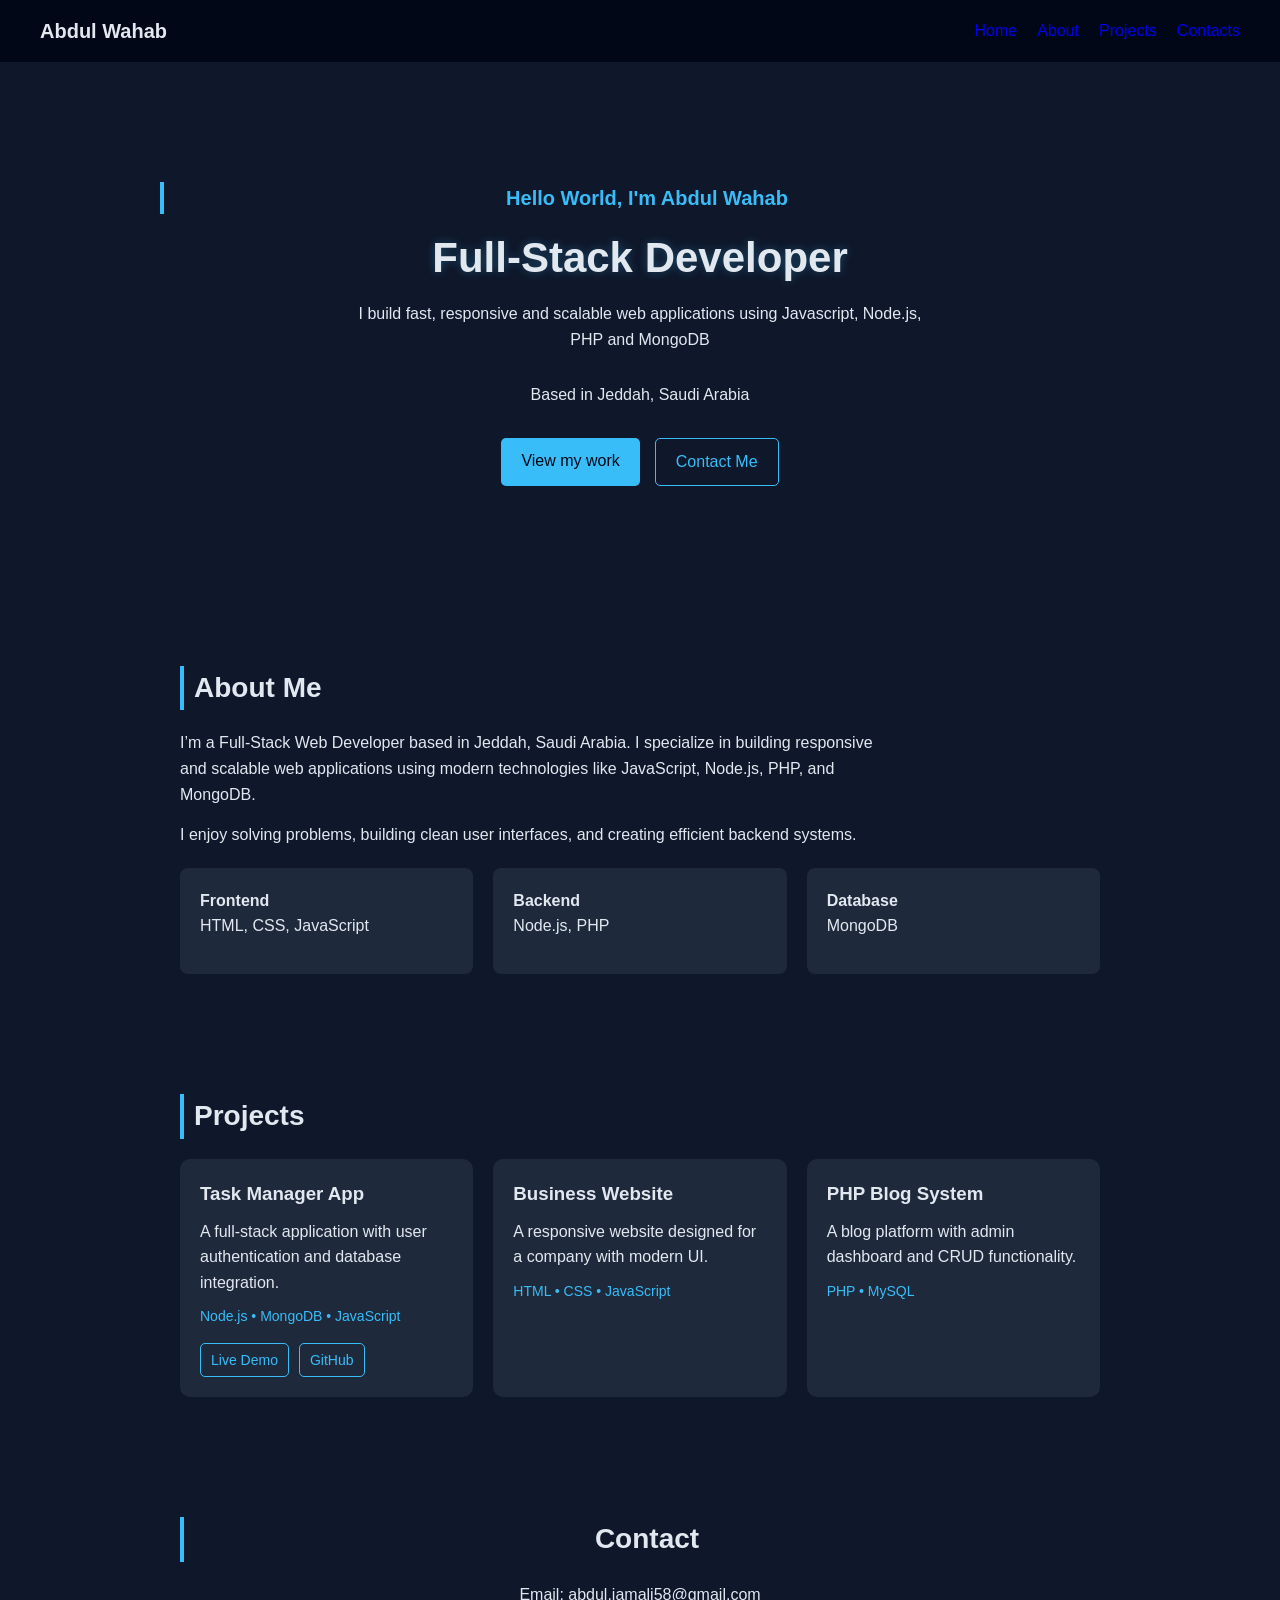
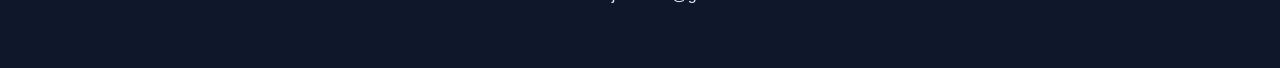
==== index.html @ 795e2a5a "Add files via upload" ====
<!DOCTYPE html>
<html lang="en">

<head>
    <meta charset="UTF-8">
    <meta name="viewport" content="width=device-width, initial-scale=1.0">
    <title>Abdul Wahab | Portfolio</title>
    <link rel="stylesheet" href="style.css">

</head>

<body>
    <nav>
        <h1>Abdul Wahab</h1>
        <ul>
            <li><a href="#hero">Home</a></li>
            <li><a href="#about">About</a></li>
            <li><a href="#projects">Projects</a></li>
            <li><a href="#contact">Contacts</a></li>
        </ul>
    </nav>

    <section id="hero">
        <h2>Hello World, I'm Abdul Wahab</h2>
        <h1>Full-Stack Developer</h1>
        <p> I build fast, responsive and scalable web applications using Javascript, Node.js, PHP and MongoDB
        </p>
        <p>Based in Jeddah, Saudi Arabia</p>

        <div class="hero-buttons">
        <a href="#projects">View my work</a>
        <a href="#contact" class="secondary">Contact Me</a>
        </div>
    </section>

    <section id="about">
  <h2>About Me</h2>
  <p>
    I’m a Full-Stack Web Developer based in Jeddah, Saudi Arabia.
    I specialize in building responsive and scalable web applications
    using modern technologies like JavaScript, Node.js, PHP, and MongoDB.
  </p>

  <p>
    I enjoy solving problems, building clean user interfaces, and
    creating efficient backend systems.
  </p>

  <div class="skills">

  <div class="skill-box">
    <h4>Frontend</h4>
    <p>HTML, CSS, JavaScript</p>
  </div>

  <div class="skill-box">
    <h4>Backend</h4>
    <p>Node.js, PHP</p>
  </div>

  <div class="skill-box">
    <h4>Database</h4>
    <p>MongoDB</p>
  </div>

</div>
</section>

<section id="projects">
  <h2>Projects</h2>

  <div class="projects-container">

  <div class="project-card">
  <h3>Task Manager App</h3>
  <p>A full-stack application with user authentication and database integration.</p>
  <span>Node.js • MongoDB • JavaScript</span>

  <div class="project-links">
    <a href="#">Live Demo</a>
    <a href="#">GitHub</a>
  </div>
</div>

    <div class="project-card">
      <h3>Business Website</h3>
      <p>A responsive website designed for a company with modern UI.</p>
      <span>HTML • CSS • JavaScript</span>
    </div>

    <div class="project-card">
      <h3>PHP Blog System</h3>
      <p>A blog platform with admin dashboard and CRUD functionality.</p>
      <span>PHP • MySQL</span>
    </div>

  </div>
</section>

    <section id="contact">
        <h2>Contact</h2>
        <p>Email: abdul.jamali58@gmail.com</p>
    </section>

    <script src="script.js"></script>

</body>
---- style.css ----
html {
  scroll-behavior: smooth;
}

* {
  margin: 0;
  padding: 0;
  box-sizing: border-box;
}

body {
  font-family: Arial, sans-serif;
  background-color: #0f172a;
  color: #e2e8f0;
  line-height: 1.6;
}

nav {
  position: sticky;
  top: 0;
  z-index: 1000;

  display: flex;
  justify-content: space-between;
  align-items: center;

  padding: 15px 40px;
  background-color: rgba(2, 6, 23, 0.9);
  backdrop-filter: blur(8px);
}

nav h1 {
  font-size: 20px;
}

nav ul {
  list-style: none;
  display: flex;
  gap: 20px;
}

nav a {
  position: relative;
  text-decoration: none;
}

nav a:visited {
  color: #e2e8f0;
}

nav a::after {
  content: "";
  position: absolute;
  width: 0%;
  height: 2px;
  bottom: -3px;
  left: 0;
  background-color: #38bdf8;
  transition: 0.3s;
}

nav a:hover::after {
  width: 100%;
}

#hero {
  text-align: center;
  padding: 120px 20px;
}

#hero h1 {
  font-size: 42px;
  margin-bottom: 10px;
  text-shadow: 0 0 10px rgba(56, 189, 248, 0.3);
}


#hero h2 {
  font-size: 20px;
  color: #38bdf8;
  margin-bottom: 10px;
}

#hero p {
  max-width: 600px;
  margin: 0 auto 30px;
  font-size: 16px;
}

.hero-buttons {
  display: flex;
  justify-content: center;
  gap: 15px;
}

.hero-buttons a {
  padding: 10px 20px;
  border-radius: 5px;
  text-decoration: none;
  transition: 0.3s;
}

/* Primary button */
.hero-buttons a:first-child {
  background-color: #38bdf8;
  color: #020617;
}

/* Secondary button */
.hero-buttons .secondary {
  border: 1px solid #38bdf8;
  color: #38bdf8;
}

.hero-buttons a:hover {
  transform: translateY(-2px);
}
section {
  max-width: 1000px;
  margin: auto;
  padding: 60px 40px;
}

h2 {
  margin-bottom: 20px;
  font-size: 28px;
  border-left: 4px solid #38bdf8;
  padding-left: 10px;
}

#about ul {
  margin-top: 10px;
  list-style: square;
  padding-left: 20px;
}

.project {
  background-color: #1e293b;
  padding: 20px;
  margin-top: 15px;
  border-radius: 8px;
  transition: 0.3s;
}

.project:hover {
  transform: translateY(-5px);
}

.projects-container {
  display: grid;
  grid-template-columns: repeat(auto-fit, minmax(250px, 1fr));
  gap: 20px;
}

.project-card {
  background-color: #1e293b;
  padding: 20px;
  border-radius: 10px;
  transition: 0.3s;
}

.project-card:hover {
  transform: translateY(-8px);
}

.project-card h3 {
  margin-bottom: 10px;
}

.project-card span {
  display: block;
  margin-top: 10px;
  color: #38bdf8;
  font-size: 14px;
}

#contact {
  text-align: center;
}

.skills {
  display: grid;
  grid-template-columns: repeat(auto-fit, minmax(200px, 1fr));
  gap: 20px;
  margin-top: 20px;
}

.skill-box {
  background-color: #1e293b;
  padding: 20px;
  border-radius: 8px;
  transition: 0.3s;
}

.skill-box:hover {
  transform: translateY(-5px);
}

#about p {
  margin-bottom: 15px;
  max-width: 700px;
}

.project-links {
  margin-top: 15px;
  display: flex;
  gap: 10px;
}

.project-links a {
  text-decoration: none;
  font-size: 14px;
  color: #38bdf8;
  border: 1px solid #38bdf8;
  padding: 5px 10px;
  border-radius: 5px;
  transition: 0.3s;
}

.project-links a:hover {
  background-color: #38bdf8;
  color: #020617;
}

@media (max-width: 768px) {
  nav {
    flex-direction: column;
    gap: 10px;
  }

  nav ul {
    flex-direction: column;
    align-items: center;
  }
}

@media (max-width: 768px) {
  #hero h1 {
    font-size: 28px;
  }

  #hero h2 {
    font-size: 18px;
  }
}

@media (max-width: 768px) {
  .hero-buttons {
    flex-direction: column;
  }
}

@media (max-width: 768px) {
  section {
    padding: 40px 20px;
  }
}
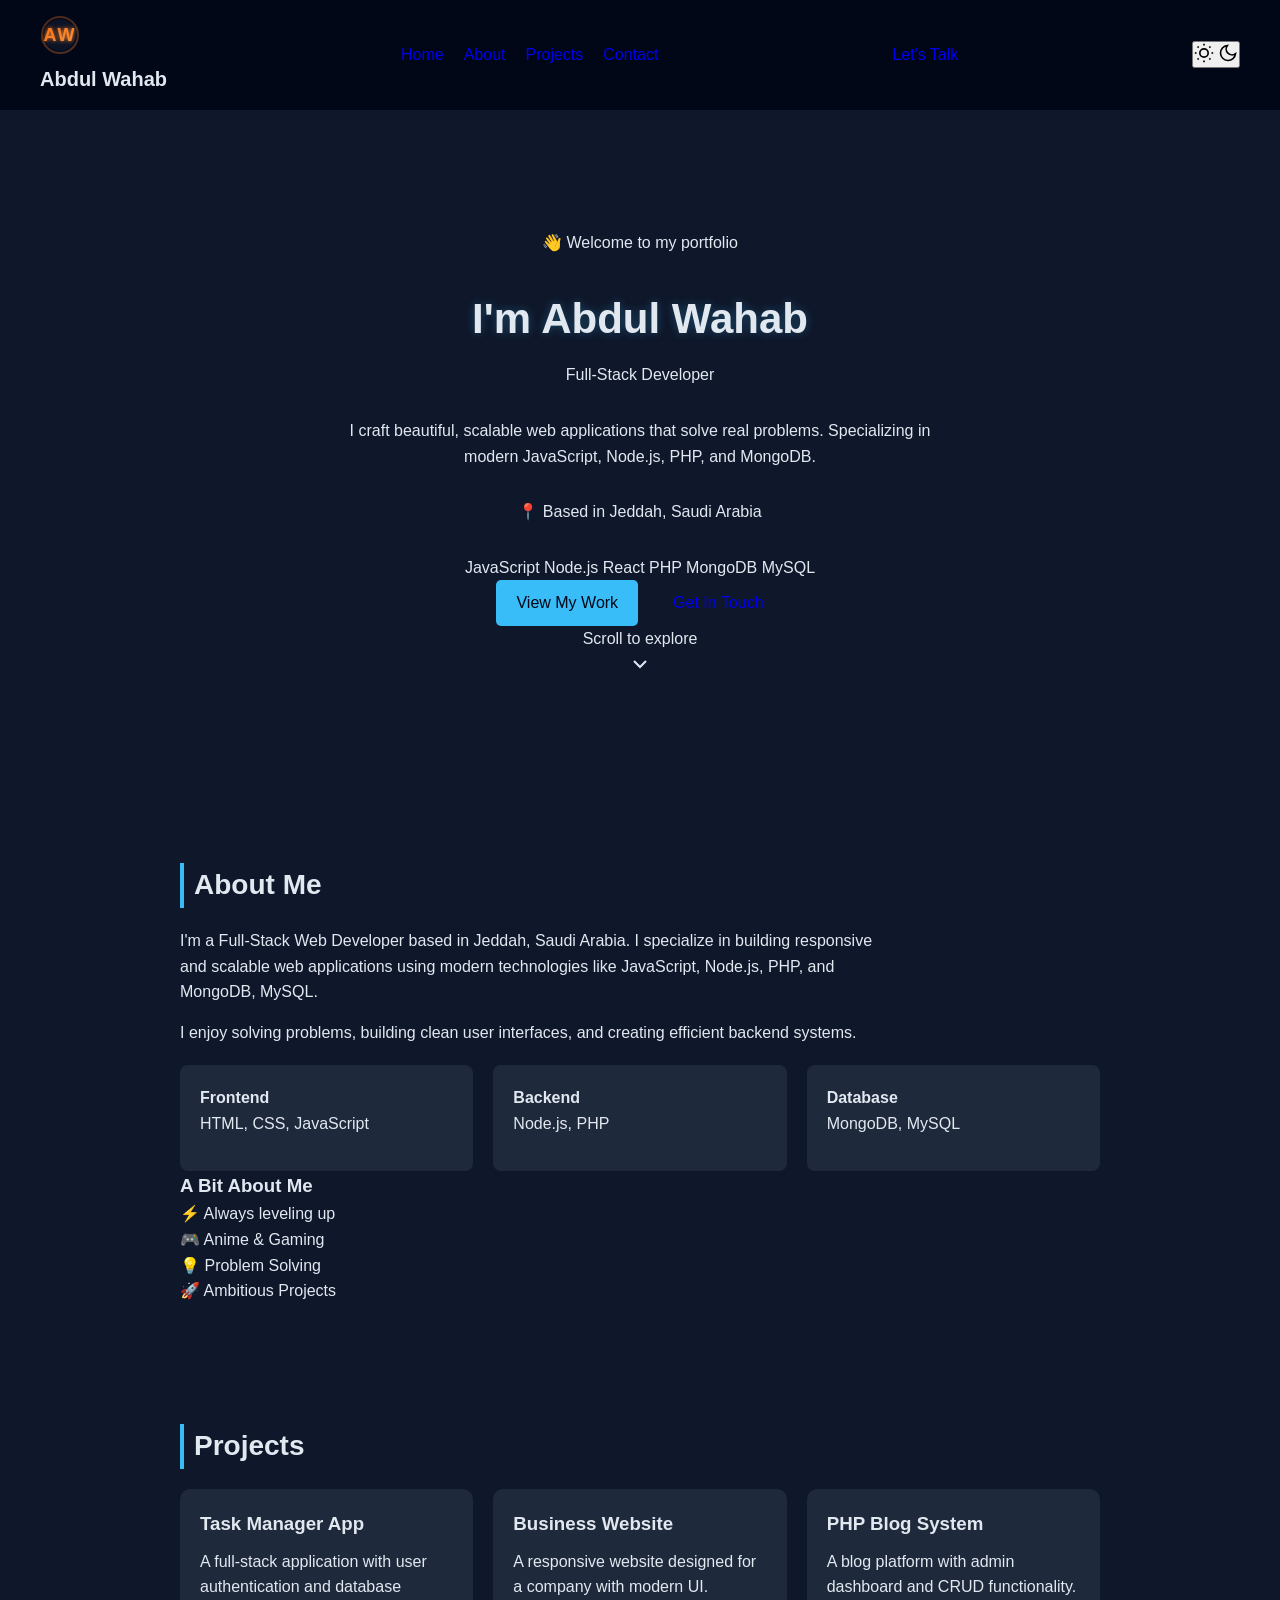
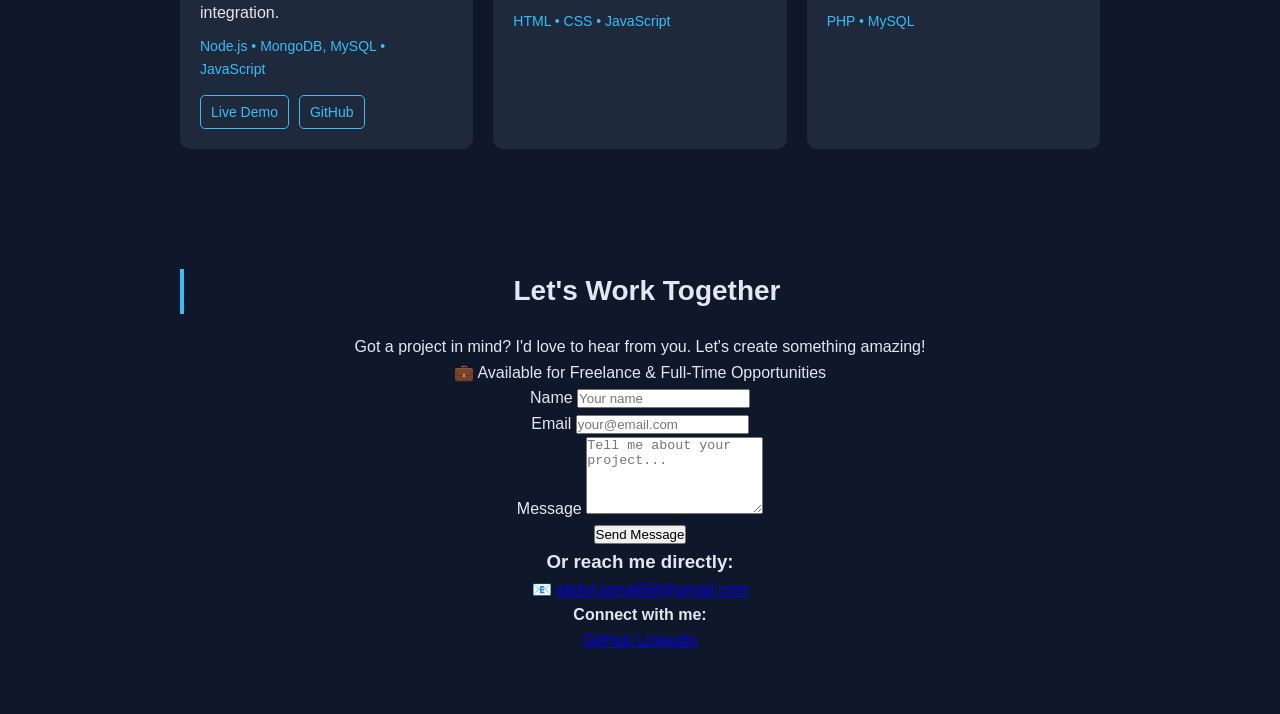
==== commit 70ddff95: "Update index.html" ====
--- a/index.html
+++ b/index.html
@@ -11,34 +11,104 @@
 
 <body>
     <nav>
-        <h1>Abdul Wahab</h1>
-        <ul>
-            <li><a href="#hero">Home</a></li>
-            <li><a href="#about">About</a></li>
-            <li><a href="#projects">Projects</a></li>
-            <li><a href="#contact">Contacts</a></li>
+        <div class="nav-brand">
+            <div class="logo">
+                <svg width="40" height="40" viewBox="0 0 40 40" fill="none" xmlns="http://www.w3.org/2000/svg">
+                    <defs>
+                        <linearGradient id="logoGradient" x1="0%" y1="0%" x2="100%" y2="100%">
+                            <stop offset="0%" style="stop-color:#f97316;stop-opacity:1" />
+                            <stop offset="100%" style="stop-color:#fb923c;stop-opacity:1" />
+                        </linearGradient>
+                        <filter id="glow">
+                            <feGaussianBlur stdDeviation="2" result="coloredBlur"/>
+                            <feMerge>
+                                <feMergeNode in="coloredBlur"/>
+                                <feMergeNode in="SourceGraphic"/>
+                            </feMerge>
+                        </filter>
+                    </defs>
+                    
+                    <!-- Outer ring -->
+                    <circle cx="20" cy="20" r="18" stroke="url(#logoGradient)" stroke-width="2" fill="none" opacity="0.3"/>
+                    
+                    <!-- Inner circle background -->
+                    <circle cx="20" cy="20" r="16" fill="#0f172a" opacity="0.8"/>
+                    
+                    <!-- AW Text -->
+                    <text x="20" y="26" font-family="Arial, sans-serif" font-size="18" font-weight="bold" text-anchor="middle" fill="url(#logoGradient)" filter="url(#glow)" letter-spacing="2">AW</text>
+                </svg>
+            </div>
+            <div>
+                <h1>Abdul Wahab</h1>
+            </div>
+        </div>
+        <ul class="nav-menu">
+            <li><a href="#hero" class="nav-link">Home</a></li>
+            <li><a href="#about" class="nav-link">About</a></li>
+            <li><a href="#projects" class="nav-link">Projects</a></li>
+            <li><a href="#contact" class="nav-link">Contact</a></li>
         </ul>
+        <a href="#contact" class="nav-cta">Let's Talk</a>
+        <button class="theme-toggle" id="themeToggle" title="Toggle dark/light mode">
+            <svg class="sun-icon" width="20" height="20" viewBox="0 0 24 24" fill="none" stroke="currentColor" stroke-width="2">
+                <circle cx="12" cy="12" r="5"></circle>
+                <line x1="12" y1="1" x2="12" y2="3"></line>
+                <line x1="12" y1="21" x2="12" y2="23"></line>
+                <line x1="4.22" y1="4.22" x2="5.64" y2="5.64"></line>
+                <line x1="18.36" y1="18.36" x2="19.78" y2="19.78"></line>
+                <line x1="1" y1="12" x2="3" y2="12"></line>
+                <line x1="21" y1="12" x2="23" y2="12"></line>
+                <line x1="4.22" y1="19.78" x2="5.64" y2="18.36"></line>
+                <line x1="18.36" y1="5.64" x2="19.78" y2="4.22"></line>
+            </svg>
+            <svg class="moon-icon" width="20" height="20" viewBox="0 0 24 24" fill="none" stroke="currentColor" stroke-width="2">
+                <path d="M21 12.79A9 9 0 1 1 11.21 3 7 7 0 0 0 21 12.79z"></path>
+            </svg>
+        </button>
     </nav>
 
     <section id="hero">
-        <h2>Hello World, I'm Abdul Wahab</h2>
-        <h1>Full-Stack Developer</h1>
-        <p> I build fast, responsive and scalable web applications using Javascript, Node.js, PHP and MongoDB
-        </p>
-        <p>Based in Jeddah, Saudi Arabia</p>
-
-        <div class="hero-buttons">
-        <a href="#projects">View my work</a>
-        <a href="#contact" class="secondary">Contact Me</a>
+        <div class="hero-content">
+            <p class="hero-greeting">👋 Welcome to my portfolio</p>
+            <h1 class="hero-title">I'm Abdul Wahab</h1>
+            <p class="hero-designation">Full-Stack Developer</p>
+            <p class="hero-description">
+                I craft beautiful, scalable web applications that solve real problems. 
+                Specializing in modern JavaScript, Node.js, PHP, and MongoDB.
+            </p>
+            <p class="hero-location">📍 Based in Jeddah, Saudi Arabia</p>
+
+            <div class="hero-tech-stack">
+                <span class="tech-badge">JavaScript</span>
+                <span class="tech-badge">Node.js</span>
+                <span class="tech-badge">React</span>
+                <span class="tech-badge">PHP</span>
+                <span class="tech-badge">MongoDB</span>
+                <span class="tech-badge">MySQL</span>
+            </div>
+
+            <div class="hero-buttons">
+                <a href="#projects" class="btn btn-primary">View My Work</a>
+                <a href="#contact" class="btn btn-secondary">Get In Touch</a>
+            </div>
+        </div>
+
+        <div class="scroll-indicator">
+            <span>Scroll to explore</span>
+            <div class="scroll-arrow">
+                <svg width="24" height="24" viewBox="0 0 24 24" fill="none" stroke="currentColor" stroke-width="2">
+                    <polyline points="6 9 12 15 18 9"></polyline>
+                </svg>
+            </div>
         </div>
     </section>
 
     <section id="about">
   <h2>About Me</h2>
   <p>
-    I’m a Full-Stack Web Developer based in Jeddah, Saudi Arabia.
+    I'm a Full-Stack Web Developer based in Jeddah, Saudi Arabia.
     I specialize in building responsive and scalable web applications
-    using modern technologies like JavaScript, Node.js, PHP, and MongoDB.
+    using modern technologies like JavaScript, Node.js, PHP, and MongoDB, MySQL.
   </p>
 
   <p>
@@ -60,10 +130,32 @@
 
   <div class="skill-box">
     <h4>Database</h4>
-    <p>MongoDB</p>
+    <p>MongoDB, MySQL</p>
   </div>
 
 </div>
+
+  <div class="personality-section">
+    <h3 class="personality-title">A Bit About Me</h3>
+    <div class="interests-container">
+      <div class="interest-badge">
+        <span class="interest-emoji">⚡</span>
+        <span>Always leveling up</span>
+      </div>
+      <div class="interest-badge">
+        <span class="interest-emoji">🎮</span>
+        <span>Anime & Gaming</span>
+      </div>
+      <div class="interest-badge">
+        <span class="interest-emoji">💡</span>
+        <span>Problem Solving</span>
+      </div>
+      <div class="interest-badge">
+        <span class="interest-emoji">🚀</span>
+        <span>Ambitious Projects</span>
+      </div>
+    </div>
+  </div>
 </section>
 
 <section id="projects">
@@ -74,7 +166,7 @@
   <div class="project-card">
   <h3>Task Manager App</h3>
   <p>A full-stack application with user authentication and database integration.</p>
-  <span>Node.js • MongoDB • JavaScript</span>
+  <span>Node.js • MongoDB, MySQL • JavaScript</span>
 
   <div class="project-links">
     <a href="#">Live Demo</a>
@@ -98,10 +190,58 @@
 </section>
 
     <section id="contact">
-        <h2>Contact</h2>
-        <p>Email: abdul.jamali58@gmail.com</p>
+        <h2>Let's Work Together</h2>
+        <p class="contact-intro">Got a project in mind? I'd love to hear from you. Let's create something amazing!</p>
+        
+        <div class="contact-badge">
+            💼 Available for Freelance & Full-Time Opportunities
+        </div>
+
+        <div class="contact-container">
+            <form class="contact-form" id="contactForm">
+                <div class="form-group">
+                    <label for="name">Name</label>
+                    <input type="text" id="name" name="name" required placeholder="Your name">
+                </div>
+
+                <div class="form-group">
+                    <label for="email">Email</label>
+                    <input type="email" id="email" name="email" required placeholder="your@email.com">
+                </div>
+
+                <div class="form-group">
+                    <label for="message">Message</label>
+                    <textarea id="message" name="message" rows="5" required placeholder="Tell me about your project..."></textarea>
+                </div>
+
+                <button type="submit" class="submit-btn">Send Message</button>
+            </form>
+
+            <div class="contact-info">
+                <h3>Or reach me directly:</h3>
+                
+                <div class="contact-details">
+                    <p>
+                        <span class="contact-icon">📧</span>
+                        <a href="mailto:abdul.jamali58@gmail.com">abdul.jamali58@gmail.com</a>
+                    </p>
+                </div>
+
+                <div class="social-links">
+                    <h4>Connect with me:</h4>
+                    <div class="social-buttons">
+                        <a href="https://github.com/abduljamali58-lang" target="_blank" class="social-btn github" title="GitHub">
+                            <span>GitHub</span>
+                        </a>
+                        <a href="#" class="social-btn linkedin" title="LinkedIn - Coming Soon">
+                            <span>LinkedIn</span>
+                        </a>
+                    </div>
+                </div>
+            </div>
+        </div>
     </section>
 
     <script src="script.js"></script>
 
-</body>+</body>
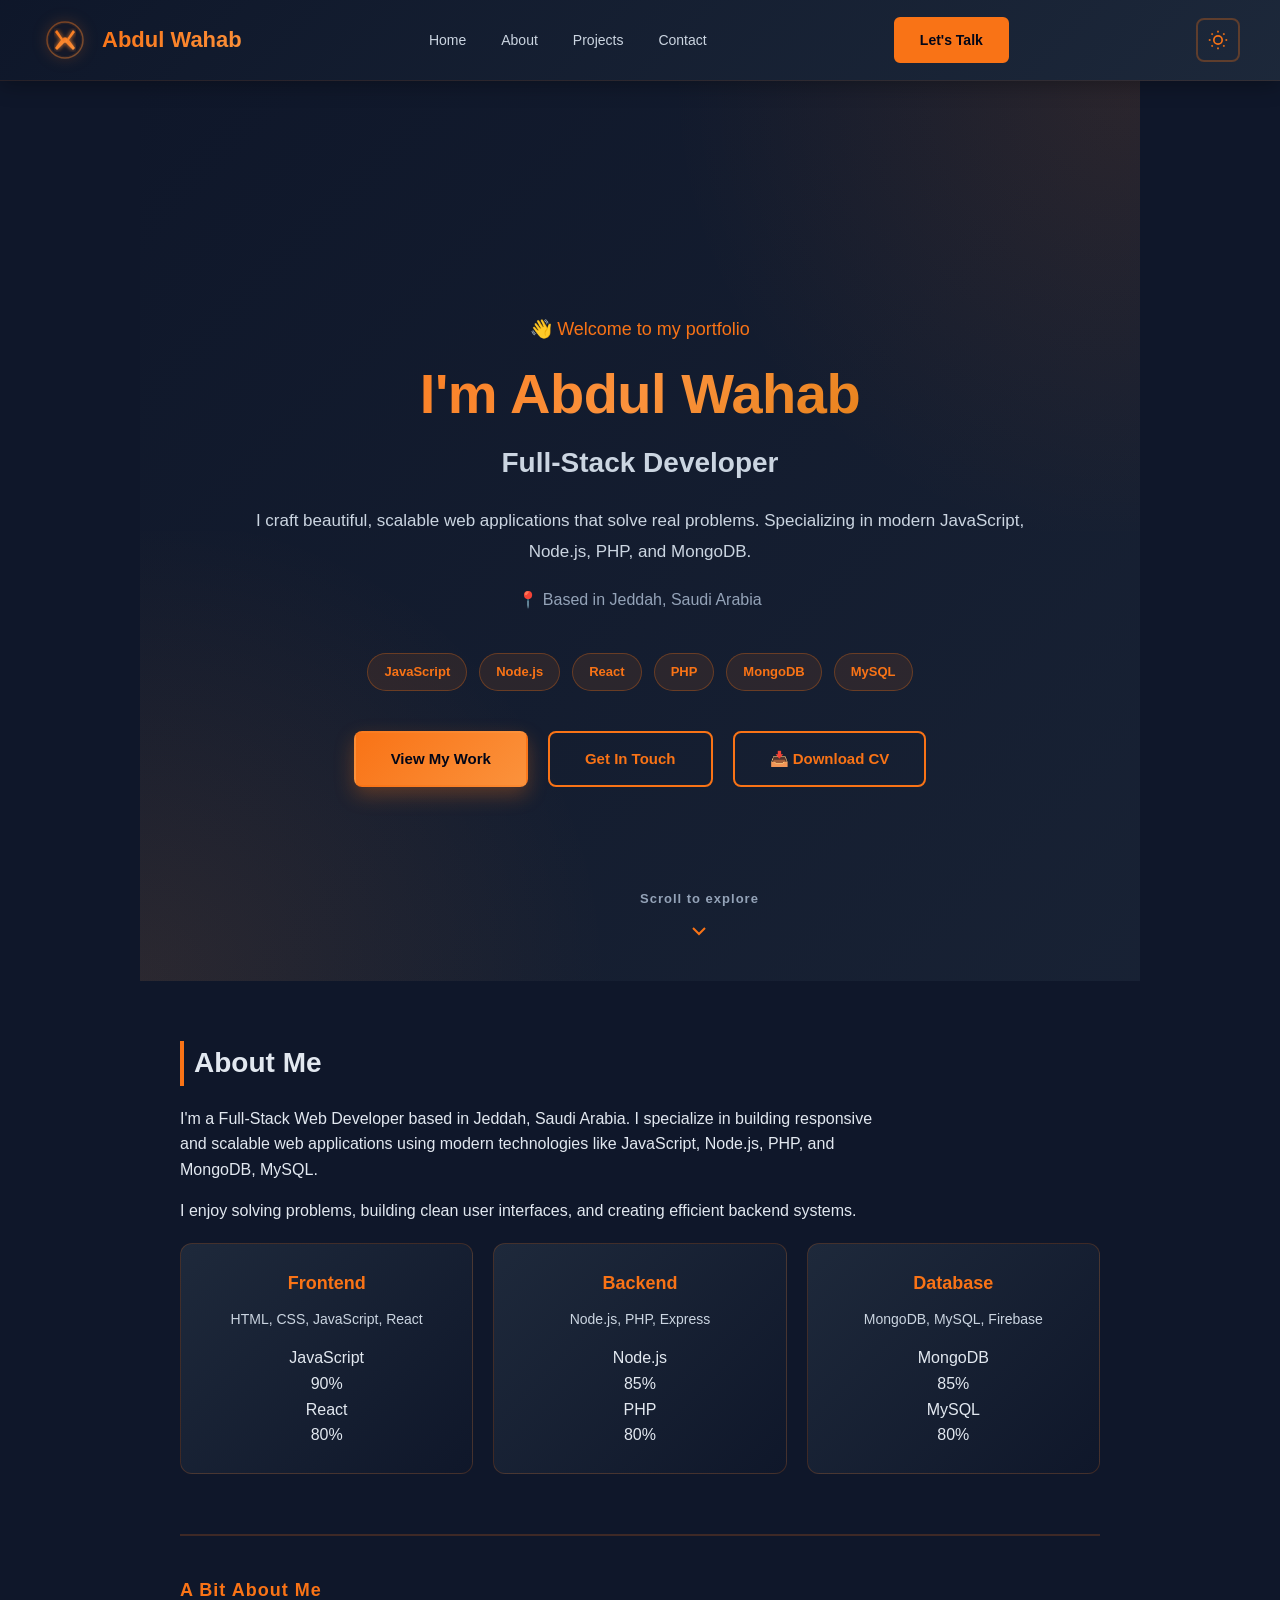
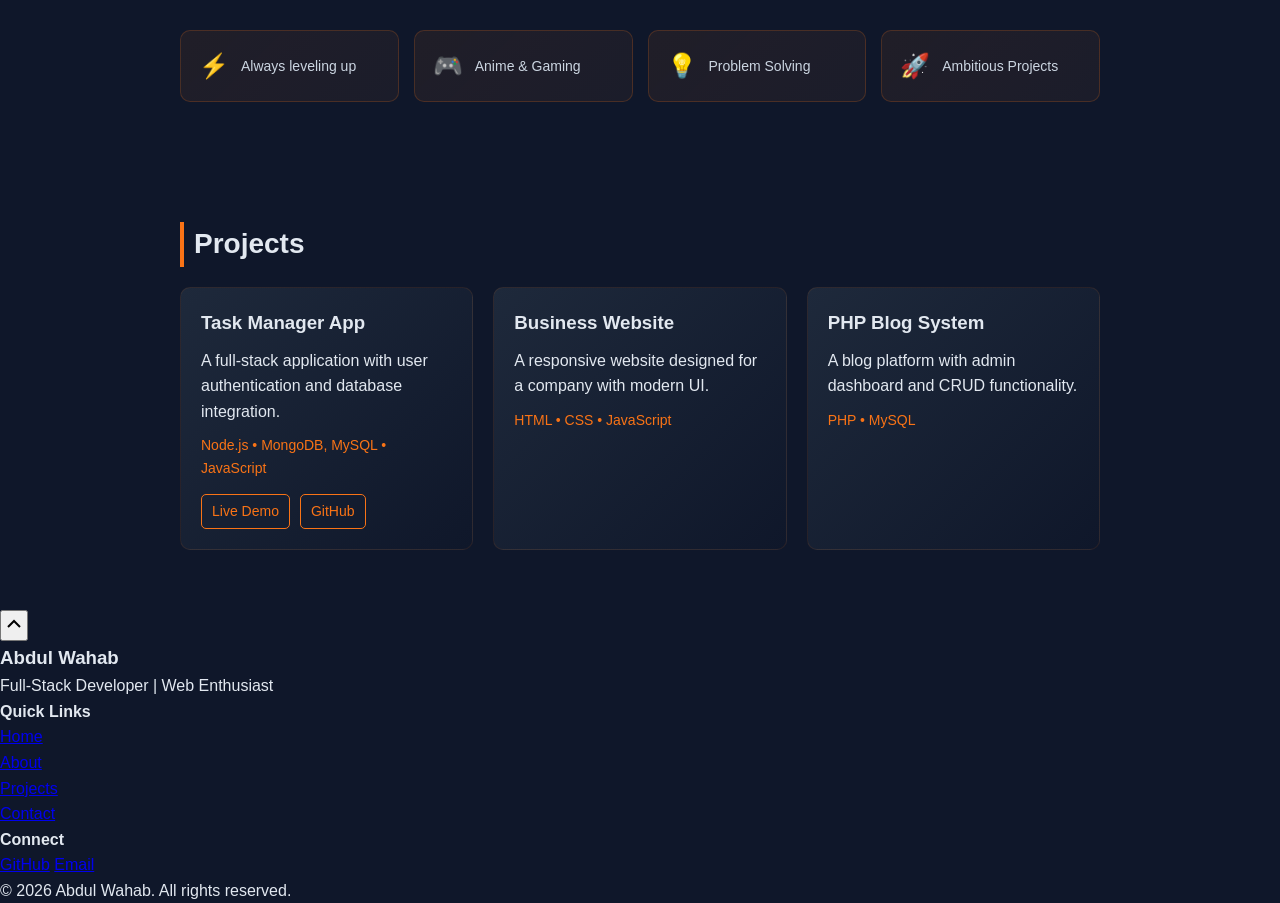
==== commit 0e957a8a: "Update index.html" ====
--- a/index.html
+++ b/index.html
@@ -29,13 +29,17 @@
                     </defs>
                     
                     <!-- Outer ring -->
-                    <circle cx="20" cy="20" r="18" stroke="url(#logoGradient)" stroke-width="2" fill="none" opacity="0.3"/>
+                    <circle cx="20" cy="20" r="18" stroke="url(#logoGradient)" stroke-width="1.5" fill="none" opacity="0.4"/>
                     
                     <!-- Inner circle background -->
                     <circle cx="20" cy="20" r="16" fill="#0f172a" opacity="0.8"/>
                     
-                    <!-- AW Text -->
-                    <text x="20" y="26" font-family="Arial, sans-serif" font-size="18" font-weight="bold" text-anchor="middle" fill="url(#logoGradient)" filter="url(#glow)" letter-spacing="2">AW</text>
+                    <!-- Code bracket design -->
+                    <path d="M 12 10 L 10 12 L 16 20 L 10 28 L 12 30 L 20 22 Z" fill="url(#logoGradient)" filter="url(#glow)"/>
+                    <path d="M 28 10 L 30 12 L 24 20 L 30 28 L 28 30 L 20 22 Z" fill="url(#logoGradient)" filter="url(#glow)"/>
+                    
+                    <!-- Center dot -->
+                    <circle cx="20" cy="20" r="2.5" fill="url(#logoGradient)" filter="url(#glow)"/>
                 </svg>
             </div>
             <div>
@@ -46,9 +50,9 @@
             <li><a href="#hero" class="nav-link">Home</a></li>
             <li><a href="#about" class="nav-link">About</a></li>
             <li><a href="#projects" class="nav-link">Projects</a></li>
-            <li><a href="#contact" class="nav-link">Contact</a></li>
+            <li><a href="contact.html" class="nav-link">Contact</a></li>
         </ul>
-        <a href="#contact" class="nav-cta">Let's Talk</a>
+        <a href="contact.html" class="nav-cta">Let's Talk</a>
         <button class="theme-toggle" id="themeToggle" title="Toggle dark/light mode">
             <svg class="sun-icon" width="20" height="20" viewBox="0 0 24 24" fill="none" stroke="currentColor" stroke-width="2">
                 <circle cx="12" cy="12" r="5"></circle>
@@ -89,7 +93,8 @@
 
             <div class="hero-buttons">
                 <a href="#projects" class="btn btn-primary">View My Work</a>
-                <a href="#contact" class="btn btn-secondary">Get In Touch</a>
+                <a href="contact.html" class="btn btn-secondary">Get In Touch</a>
+                <a href="resume.pdf" download class="btn btn-secondary">📥 Download CV</a>
             </div>
         </div>
 
@@ -120,17 +125,59 @@
 
   <div class="skill-box">
     <h4>Frontend</h4>
-    <p>HTML, CSS, JavaScript</p>
+    <p>HTML, CSS, JavaScript, React</p>
+    <div class="skill-item">
+      <div class="skill-name">JavaScript</div>
+      <div class="skill-bar">
+        <div class="skill-progress" style="width: 90%;"></div>
+      </div>
+      <span class="skill-percentage">90%</span>
+    </div>
+    <div class="skill-item">
+      <div class="skill-name">React</div>
+      <div class="skill-bar">
+        <div class="skill-progress" style="width: 80%;"></div>
+      </div>
+      <span class="skill-percentage">80%</span>
+    </div>
   </div>
 
   <div class="skill-box">
     <h4>Backend</h4>
-    <p>Node.js, PHP</p>
+    <p>Node.js, PHP, Express</p>
+    <div class="skill-item">
+      <div class="skill-name">Node.js</div>
+      <div class="skill-bar">
+        <div class="skill-progress" style="width: 85%;"></div>
+      </div>
+      <span class="skill-percentage">85%</span>
+    </div>
+    <div class="skill-item">
+      <div class="skill-name">PHP</div>
+      <div class="skill-bar">
+        <div class="skill-progress" style="width: 80%;"></div>
+      </div>
+      <span class="skill-percentage">80%</span>
+    </div>
   </div>
 
   <div class="skill-box">
     <h4>Database</h4>
-    <p>MongoDB, MySQL</p>
+    <p>MongoDB, MySQL, Firebase</p>
+    <div class="skill-item">
+      <div class="skill-name">MongoDB</div>
+      <div class="skill-bar">
+        <div class="skill-progress" style="width: 85%;"></div>
+      </div>
+      <span class="skill-percentage">85%</span>
+    </div>
+    <div class="skill-item">
+      <div class="skill-name">MySQL</div>
+      <div class="skill-bar">
+        <div class="skill-progress" style="width: 80%;"></div>
+      </div>
+      <span class="skill-percentage">80%</span>
+    </div>
   </div>
 
 </div>
@@ -189,58 +236,41 @@
   </div>
 </section>
 
-    <section id="contact">
-        <h2>Let's Work Together</h2>
-        <p class="contact-intro">Got a project in mind? I'd love to hear from you. Let's create something amazing!</p>
-        
-        <div class="contact-badge">
-            💼 Available for Freelance & Full-Time Opportunities
-        </div>
-
-        <div class="contact-container">
-            <form class="contact-form" id="contactForm">
-                <div class="form-group">
-                    <label for="name">Name</label>
-                    <input type="text" id="name" name="name" required placeholder="Your name">
+    <!-- Scroll to Top Button -->
+    <button id="scrollToTop" class="scroll-to-top" title="Back to top">
+        <svg width="24" height="24" viewBox="0 0 24 24" fill="none" stroke="currentColor" stroke-width="2">
+            <polyline points="18 15 12 9 6 15"></polyline>
+        </svg>
+    </button>
+
+    <!-- Footer -->
+    <footer id="footer">
+        <div class="footer-content">
+            <div class="footer-section">
+                <h3>Abdul Wahab</h3>
+                <p>Full-Stack Developer | Web Enthusiast</p>
+            </div>
+            <div class="footer-section">
+                <h4>Quick Links</h4>
+                <ul>
+                    <li><a href="#hero">Home</a></li>
+                    <li><a href="#about">About</a></li>
+                    <li><a href="#projects">Projects</a></li>
+                    <li><a href="contact.html">Contact</a></li>
+                </ul>
+            </div>
+            <div class="footer-section">
+                <h4>Connect</h4>
+                <div class="footer-social">
+                    <a href="https://github.com/abduljamali58-lang" target="_blank" title="GitHub">GitHub</a>
+                    <a href="mailto:abdul.jamali58@gmail.com" title="Email">Email</a>
                 </div>
-
-                <div class="form-group">
-                    <label for="email">Email</label>
-                    <input type="email" id="email" name="email" required placeholder="your@email.com">
-                </div>
-
-                <div class="form-group">
-                    <label for="message">Message</label>
-                    <textarea id="message" name="message" rows="5" required placeholder="Tell me about your project..."></textarea>
-                </div>
-
-                <button type="submit" class="submit-btn">Send Message</button>
-            </form>
-
-            <div class="contact-info">
-                <h3>Or reach me directly:</h3>
-                
-                <div class="contact-details">
-                    <p>
-                        <span class="contact-icon">📧</span>
-                        <a href="mailto:abdul.jamali58@gmail.com">abdul.jamali58@gmail.com</a>
-                    </p>
-                </div>
-
-                <div class="social-links">
-                    <h4>Connect with me:</h4>
-                    <div class="social-buttons">
-                        <a href="https://github.com/abduljamali58-lang" target="_blank" class="social-btn github" title="GitHub">
-                            <span>GitHub</span>
-                        </a>
-                        <a href="#" class="social-btn linkedin" title="LinkedIn - Coming Soon">
-                            <span>LinkedIn</span>
-                        </a>
-                    </div>
-                </div>
-            </div>
-        </div>
-    </section>
+            </div>
+        </div>
+        <div class="footer-bottom">
+            <p>&copy; 2026 Abdul Wahab. All rights reserved.</p>
+        </div>
+    </footer>
 
     <script src="script.js"></script>
 
--- a/style.css
+++ b/style.css
@@ -1,5 +1,28 @@
 html {
   scroll-behavior: smooth;
+}
+
+/* CSS Variables for theming */
+:root {
+  --bg-primary: #0f172a;
+  --bg-secondary: #1e293b;
+  --text-primary: #e2e8f0;
+  --text-secondary: #cbd5e1;
+  --primary-color: #f97316;
+  --primary-light: #fb923c;
+  --primary-dark: #d97706;
+  --accent: #94a3b8;
+}
+
+body.light-mode {
+  --bg-primary: #faf8f6;
+  --bg-secondary: #ede8e3;
+  --text-primary: #1a1a1a;
+  --text-secondary: #404040;
+  --primary-color: #f97316;
+  --primary-light: #fb923c;
+  --primary-dark: #d97706;
+  --accent: #6b7280;
 }
 
 * {
@@ -10,121 +33,463 @@
 
 body {
   font-family: Arial, sans-serif;
-  background-color: #0f172a;
-  color: #e2e8f0;
+  background-color: var(--bg-primary);
+  color: var(--text-primary);
   line-height: 1.6;
+  transition: background-color 0.3s ease, color 0.3s ease;
 }
 
 nav {
   position: sticky;
   top: 0;
   z-index: 1000;
-
   display: flex;
   justify-content: space-between;
   align-items: center;
-
   padding: 15px 40px;
-  background-color: rgba(2, 6, 23, 0.9);
-  backdrop-filter: blur(8px);
+  background: linear-gradient(135deg, rgba(15, 23, 42, 0.95), rgba(30, 41, 59, 0.95));
+  backdrop-filter: blur(12px);
+  border-bottom: 1px solid rgba(249, 115, 22, 0.1);
+  box-shadow: 0 4px 20px rgba(0, 0, 0, 0.3);
+  transition: background 0.3s ease;
+}
+
+body.light-mode nav {
+  background: linear-gradient(135deg, rgba(250, 248, 246, 0.98), rgba(237, 232, 227, 0.95));
+  border-bottom: 1px solid rgba(249, 115, 22, 0.15);
+  box-shadow: 0 4px 20px rgba(0, 0, 0, 0.08);
+}
+
+.nav-brand {
+  display: flex;
+  align-items: center;
+  gap: 12px;
+  cursor: pointer;
+  transition: transform 0.3s ease;
+}
+
+.nav-brand:hover {
+  transform: scale(1.05);
+}
+
+.logo {
+  display: flex;
+  align-items: center;
+  justify-content: center;
+  width: 50px;
+  height: 50px;
+  position: relative;
+}
+
+.logo svg {
+  filter: drop-shadow(0 0 8px rgba(249, 115, 22, 0.3));
+  transition: all 0.3s ease;
+}
+
+.logo svg circle:first-of-type {
+  animation: rotateLogo 8s linear infinite;
+  transform-origin: 20px 20px;
+}
+
+@keyframes rotateLogo {
+  from {
+    transform: rotate(0deg);
+  }
+  to {
+    transform: rotate(360deg);
+  }
+}
+
+.logo:hover svg {
+  filter: drop-shadow(0 0 16px rgba(249, 115, 22, 0.6));
+}
+
+.logo:hover svg circle:first-of-type {
+  animation-duration: 4s;
 }
 
 nav h1 {
-  font-size: 20px;
-}
-
-nav ul {
+  font-size: 22px;
+  font-weight: bold;
+  background: linear-gradient(135deg, #f97316, #fb923c);
+  -webkit-background-clip: text;
+  -webkit-text-fill-color: transparent;
+  background-clip: text;
+  margin: 0;
+}
+
+.brand-subtitle {
+  font-size: 11px;
+  color: #f97316;
+  font-weight: bold;
+  letter-spacing: 2px;
+  opacity: 0.8;
+}
+
+.nav-menu {
   list-style: none;
   display: flex;
-  gap: 20px;
-}
-
-nav a {
+  gap: 35px;
+  margin: 0;
+}
+
+.nav-link {
   position: relative;
   text-decoration: none;
-}
-
-nav a:visited {
-  color: #e2e8f0;
-}
-
-nav a::after {
+  color: #cbd5e1;
+  font-weight: 500;
+  font-size: 14px;
+  transition: color 0.3s ease;
+}
+
+.nav-link::before {
   content: "";
   position: absolute;
-  width: 0%;
+  width: 0;
   height: 2px;
-  bottom: -3px;
+  bottom: -6px;
   left: 0;
-  background-color: #38bdf8;
-  transition: 0.3s;
-}
-
-nav a:hover::after {
+  background: linear-gradient(90deg, #f97316, #fb923c);
+  transition: width 0.3s ease;
+}
+
+.nav-link:hover {
+  color: #f97316;
+}
+
+.nav-link:hover::before {
   width: 100%;
+}
+
+.nav-cta {
+  padding: 10px 24px;
+  background-color: #f97316;
+  color: #020617;
+  border-radius: 6px;
+  text-decoration: none;
+  font-weight: bold;
+  font-size: 14px;
+  transition: all 0.3s ease;
+  border: 2px solid #f97316;
+}
+
+body.light-mode .nav-cta {
+  background-color: #d97706;
+  color: #ffffff;
+  border-color: #d97706;
+  font-weight: 700;
+}
+
+body.light-mode .nav-cta:hover {
+  background-color: #b45309;
+  border-color: #b45309;
+  color: #ffffff;
+}
+
+.nav-cta:hover {
+  background-color: transparent;
+  color: #f97316;
+  transform: translateY(-2px);
+  box-shadow: 0 6px 15px rgba(249, 115, 22, 0.3);
+}
+
+/* Theme Toggle Button */
+.theme-toggle {
+  display: flex;
+  align-items: center;
+  justify-content: center;
+  width: 44px;
+  height: 44px;
+  border: 2px solid rgba(249, 115, 22, 0.3);
+  border-radius: 8px;
+  background-color: transparent;
+  color: #f97316;
+  cursor: pointer;
+  transition: all 0.3s ease;
+  position: relative;
+}
+
+.theme-toggle:hover {
+  border-color: #f97316;
+  background-color: rgba(249, 115, 22, 0.1);
+  transform: rotate(20deg);
+}
+
+.theme-toggle svg {
+  position: absolute;
+  transition: all 0.3s ease;
+  opacity: 1;
+}
+
+.theme-toggle .moon-icon {
+  opacity: 0;
+  transform: rotate(-180deg) scale(0);
+}
+
+body.light-mode .theme-toggle .sun-icon {
+  opacity: 0;
+  transform: rotate(180deg) scale(0);
+}
+
+body.light-mode .theme-toggle .moon-icon {
+  opacity: 1;
+  transform: rotate(0deg) scale(1);
 }
 
 #hero {
   text-align: center;
-  padding: 120px 20px;
-}
-
-#hero h1 {
-  font-size: 42px;
+  padding: 140px 20px 100px;
+  min-height: 100vh;
+  display: flex;
+  flex-direction: column;
+  justify-content: center;
+  align-items: center;
+  position: relative;
+  background: linear-gradient(135deg, rgba(15, 23, 42, 0.8), rgba(30, 41, 59, 0.6));
+  overflow: hidden;
+}
+
+/* Animated background gradient */
+#hero::before {
+  content: "";
+  position: absolute;
+  top: -50%;
+  right: -50%;
+  width: 100%;
+  height: 100%;
+  background: radial-gradient(circle, rgba(249, 115, 22, 0.1) 0%, transparent 70%);
+  animation: float 20s ease-in-out infinite;
+  pointer-events: none;
+}
+
+#hero::after {
+  content: "";
+  position: absolute;
+  bottom: -50%;
+  left: -50%;
+  width: 100%;
+  height: 100%;
+  background: radial-gradient(circle, rgba(251, 146, 60, 0.1) 0%, transparent 70%);
+  animation: float 25s ease-in-out infinite reverse;
+  pointer-events: none;
+}
+
+@keyframes float {
+  0%, 100% {
+    transform: translate(0, 0);
+  }
+  50% {
+    transform: translate(30px, -30px);
+  }
+}
+
+.hero-content {
+  position: relative;
+  z-index: 1;
+  max-width: 800px;
+}
+
+.hero-greeting {
+  font-size: 18px;
+  color: #f97316;
+  margin-bottom: 15px;
+  animation: fadeInDown 0.8s ease;
+}
+
+.hero-title {
+  font-size: 56px;
+  font-weight: 700;
   margin-bottom: 10px;
-  text-shadow: 0 0 10px rgba(56, 189, 248, 0.3);
-}
-
-
-#hero h2 {
-  font-size: 20px;
-  color: #38bdf8;
-  margin-bottom: 10px;
-}
-
-#hero p {
-  max-width: 600px;
-  margin: 0 auto 30px;
+  background: linear-gradient(135deg, #f97316, #fb923c, #d97706);
+  -webkit-background-clip: text;
+  -webkit-text-fill-color: transparent;
+  background-clip: text;
+  animation: fadeInUp 0.8s ease 0.2s both;
+  line-height: 1.3;
+  letter-spacing: -0.5px;
+}
+
+.hero-designation {
+  font-size: 28px;
+  color: #cbd5e1;
+  margin-bottom: 20px;
+  font-weight: 600;
+  animation: fadeInUp 0.8s ease 0.4s both;
+}
+
+.hero-description {
+  font-size: 17px;
+  color: #cbd5e1;
+  line-height: 1.8;
+  margin-bottom: 20px;
+  animation: fadeInUp 0.8s ease 0.6s both;
+}
+
+.hero-location {
   font-size: 16px;
+  color: #94a3b8;
+  margin-bottom: 40px;
+  animation: fadeInUp 0.8s ease 0.8s both;
+}
+
+@keyframes fadeInDown {
+  from {
+    opacity: 0;
+    transform: translateY(-20px);
+  }
+  to {
+    opacity: 1;
+    transform: translateY(0);
+  }
+}
+
+@keyframes fadeInUp {
+  from {
+    opacity: 0;
+    transform: translateY(20px);
+  }
+  to {
+    opacity: 1;
+    transform: translateY(0);
+  }
+}
+
+.hero-tech-stack {
+  display: flex;
+  justify-content: center;
+  gap: 12px;
+  flex-wrap: wrap;
+  margin-bottom: 40px;
+  animation: fadeInUp 0.8s ease 1s both;
+}
+
+.tech-badge {
+  background-color: rgba(249, 115, 22, 0.1);
+  color: #f97316;
+  padding: 8px 16px;
+  border-radius: 20px;
+  font-size: 13px;
+  font-weight: 600;
+  border: 1px solid rgba(249, 115, 22, 0.3);
+  transition: all 0.3s ease;
+  cursor: default;
+  position: relative;
+}
+
+.tech-badge::before {
+  content: "";
+  position: absolute;
+  inset: 0;
+  background: linear-gradient(90deg, transparent, rgba(255, 255, 255, 0.1), transparent);
+  border-radius: 20px;
+  opacity: 0;
+  animation: shine 3s infinite;
+}
+
+@keyframes shine {
+  0%, 100% {
+    opacity: 0;
+    left: -100%;
+  }
+  50% {
+    opacity: 1;
+    left: 100%;
+  }
+}
+
+.tech-badge:hover {
+  background-color: rgba(249, 115, 22, 0.2);
+  border-color: #f97316;
+  box-shadow: 0 0 15px rgba(249, 115, 22, 0.4);
+  transform: translateY(-2px);
 }
 
 .hero-buttons {
   display: flex;
   justify-content: center;
-  gap: 15px;
-}
-
-.hero-buttons a {
-  padding: 10px 20px;
-  border-radius: 5px;
+  gap: 20px;
+  flex-wrap: wrap;
+  animation: fadeInUp 0.8s ease 1.2s both;
+}
+
+.btn {
+  padding: 14px 35px;
+  border-radius: 8px;
   text-decoration: none;
-  transition: 0.3s;
-}
-
-/* Primary button */
-.hero-buttons a:first-child {
-  background-color: #38bdf8;
+  font-weight: 600;
+  font-size: 15px;
+  transition: all 0.3s ease;
+  border: 2px solid transparent;
+  cursor: pointer;
+}
+
+.btn-primary {
+  background: linear-gradient(135deg, #f97316, #fb923c);
   color: #020617;
-}
-
-/* Secondary button */
-.hero-buttons .secondary {
-  border: 1px solid #38bdf8;
-  color: #38bdf8;
-}
-
-.hero-buttons a:hover {
-  transform: translateY(-2px);
+  box-shadow: 0 8px 20px rgba(249, 115, 22, 0.3);
+}
+
+.btn-primary:hover {
+  transform: translateY(-4px);
+  box-shadow: 0 12px 30px rgba(249, 115, 22, 0.4);
+}
+
+.btn-secondary {
+  background-color: transparent;
+  color: #f97316;
+  border: 2px solid #f97316;
+}
+
+.btn-secondary:hover {
+  background-color: #f97316;
+  color: #020617;
+  transform: translateY(-4px);
+  box-shadow: 0 8px 20px rgba(249, 115, 22, 0.3);
+}
+
+.scroll-indicator {
+  position: absolute;
+  bottom: 30px;
+  left: 50%;
+  transform: translateX(-50%);
+  display: flex;
+  flex-direction: column;
+  align-items: center;
+  gap: 10px;
+  animation: fadeInUp 0.8s ease 1.4s both;
+}
+
+.scroll-indicator span {
+  color: #94a3b8;
+  font-size: 13px;
+  font-weight: 600;
+  letter-spacing: 1px;
+}
+
+.scroll-arrow {
+  color: #f97316;
+  animation: bounce 2s ease-in-out infinite;
+}
+
+@keyframes bounce {
+  0%, 100% {
+    transform: translateY(0);
+  }
+  50% {
+    transform: translateY(8px);
+  }
 }
 section {
   max-width: 1000px;
   margin: auto;
   padding: 60px 40px;
+  transition: background-color 0.3s ease;
 }
 
 h2 {
   margin-bottom: 20px;
   font-size: 28px;
-  border-left: 4px solid #38bdf8;
+  border-left: 4px solid #f97316;
   padding-left: 10px;
 }
 
@@ -153,14 +518,34 @@
 }
 
 .project-card {
-  background-color: #1e293b;
+  background: linear-gradient(135deg, #1e293b, #0f172a);
   padding: 20px;
   border-radius: 10px;
-  transition: 0.3s;
+  transition: all 0.3s ease;
+  border: 1px solid rgba(249, 115, 22, 0.1);
+  position: relative;
+  overflow: hidden;
+}
+
+.project-card::before {
+  content: "";
+  position: absolute;
+  top: -100%;
+  left: 0;
+  width: 100%;
+  height: 100%;
+  background: linear-gradient(180deg, rgba(249, 115, 22, 0.2), transparent);
+  transition: top 0.3s ease;
 }
 
 .project-card:hover {
   transform: translateY(-8px);
+  border-color: #f97316;
+  box-shadow: 0 12px 30px rgba(249, 115, 22, 0.25);
+}
+
+.project-card:hover::before {
+  top: 0;
 }
 
 .project-card h3 {
@@ -170,12 +555,57 @@
 .project-card span {
   display: block;
   margin-top: 10px;
-  color: #38bdf8;
+  color: #f97316;
   font-size: 14px;
 }
 
 #contact {
   text-align: center;
+}
+
+/* About Section Styles */
+.about-intro {
+  margin-bottom: 40px;
+  padding: 30px;
+  background: linear-gradient(135deg, rgba(249, 115, 22, 0.1), rgba(249, 115, 22, 0.05));
+  border-left: 4px solid #f97316;
+  border-radius: 8px;
+}
+
+.about-tagline {
+  font-size: 22px;
+  font-weight: bold;
+  color: #f97316;
+  margin-bottom: 15px !important;
+  line-height: 1.5;
+}
+
+.about-description {
+  font-size: 16px;
+  line-height: 1.7;
+  color: #cbd5e1;
+  margin: 0 !important;
+}
+
+.about-highlight {
+  background-color: #1e293b;
+  padding: 20px;
+  border-radius: 8px;
+  margin-bottom: 35px;
+  border-left: 4px solid #fb923c;
+  box-shadow: 0 4px 6px rgba(251, 146, 60, 0.1);
+}
+
+.about-highlight p {
+  margin: 0;
+  font-size: 16px;
+  line-height: 1.7;
+}
+
+.skills-title {
+  font-size: 20px;
+  margin: 30px 0 20px 0;
+  color: #e2e8f0;
 }
 
 .skills {
@@ -186,14 +616,64 @@
 }
 
 .skill-box {
-  background-color: #1e293b;
-  padding: 20px;
-  border-radius: 8px;
-  transition: 0.3s;
+  background: linear-gradient(135deg, #1e293b, #0f172a);
+  padding: 25px;
+  border-radius: 12px;
+  transition: all 0.3s ease;
+  border: 1px solid rgba(249, 115, 22, 0.2);
+  text-align: center;
+  position: relative;
+  overflow: hidden;
+}
+
+.skill-box::before {
+  content: "";
+  position: absolute;
+  top: 0;
+  left: -100%;
+  width: 100%;
+  height: 100%;
+  background: linear-gradient(90deg, transparent, rgba(249, 115, 22, 0.2), transparent);
+  transition: left 0.5s ease;
+}
+
+.skill-box:hover::before {
+  left: 100%;
 }
 
 .skill-box:hover {
-  transform: translateY(-5px);
+  transform: translateY(-8px);
+  border-color: #f97316;
+  box-shadow: 0 8px 20px rgba(249, 115, 22, 0.2);
+}
+
+.skill-icon {
+  font-size: 40px;
+  margin-bottom: 12px;
+  display: inline-block;
+}
+
+.skill-box h4 {
+  color: #f97316;
+  margin-bottom: 10px;
+  font-size: 18px;
+}
+
+.skill-box p {
+  color: #cbd5e1;
+  margin-bottom: 10px;
+  font-size: 14px;
+}
+
+.skill-level {
+  display: inline-block;
+  background-color: rgba(249, 115, 22, 0.2);
+  color: #f97316;
+  padding: 5px 15px;
+  border-radius: 20px;
+  font-size: 12px;
+  font-weight: bold;
+  margin-top: 10px;
 }
 
 #about p {
@@ -201,6 +681,57 @@
   max-width: 700px;
 }
 
+/* Personality & Interests Section */
+.personality-section {
+  margin-top: 60px;
+  padding-top: 40px;
+  border-top: 2px solid rgba(249, 115, 22, 0.2);
+}
+
+.personality-title {
+  font-size: 18px;
+  color: #f97316;
+  margin-bottom: 25px;
+  font-weight: 700;
+  letter-spacing: 1px;
+}
+
+.interests-container {
+  display: grid;
+  grid-template-columns: repeat(auto-fit, minmax(180px, 1fr));
+  gap: 15px;
+}
+
+.interest-badge {
+  display: flex;
+  align-items: center;
+  gap: 12px;
+  padding: 16px 18px;
+  background: linear-gradient(135deg, rgba(249, 115, 22, 0.08), rgba(251, 146, 60, 0.05));
+  border: 1px solid rgba(249, 115, 22, 0.2);
+  border-radius: 10px;
+  transition: all 0.3s ease;
+  cursor: default;
+}
+
+.interest-badge:hover {
+  background: linear-gradient(135deg, rgba(249, 115, 22, 0.15), rgba(251, 146, 60, 0.1));
+  border-color: #f97316;
+  transform: translateY(-3px);
+  box-shadow: 0 8px 20px rgba(249, 115, 22, 0.2);
+}
+
+.interest-emoji {
+  font-size: 24px;
+  min-width: 24px;
+}
+
+.interest-badge span:last-child {
+  color: #cbd5e1;
+  font-weight: 500;
+  font-size: 14px;
+}
+
 .project-links {
   margin-top: 15px;
   display: flex;
@@ -210,48 +741,430 @@
 .project-links a {
   text-decoration: none;
   font-size: 14px;
-  color: #38bdf8;
-  border: 1px solid #38bdf8;
+  color: #f97316;
+  border: 1px solid #f97316;
   padding: 5px 10px;
   border-radius: 5px;
   transition: 0.3s;
 }
 
 .project-links a:hover {
-  background-color: #38bdf8;
+  background-color: #f97316;
   color: #020617;
 }
 
 @media (max-width: 768px) {
   nav {
-    flex-direction: column;
+    flex-direction: row;
+    justify-content: space-between;
+    padding: 12px 20px;
+  }
+
+  .nav-brand {
     gap: 10px;
   }
 
-  nav ul {
-    flex-direction: column;
-    align-items: center;
+  .logo {
+    width: 40px;
+    height: 40px;
+  }
+
+  .logo svg {
+    width: 40px;
+    height: 40px;
+  }
+
+  nav h1 {
+    font-size: 16px;
+  }
+
+  .brand-subtitle {
+    font-size: 10px;
+  }
+
+  .nav-menu {
+    display: none;
+  }
+
+  .nav-cta {
+    padding: 8px 16px;
+    font-size: 12px;
+  }
+
+  .theme-toggle {
+    width: 40px;
+    height: 40px;
+  }
+
+  .theme-toggle svg {
+    width: 18px;
+    height: 18px;
   }
 }
 
 @media (max-width: 768px) {
-  #hero h1 {
-    font-size: 28px;
-  }
-
-  #hero h2 {
-    font-size: 18px;
-  }
-}
-
-@media (max-width: 768px) {
+  #hero {
+    padding: 100px 20px 80px;
+    min-height: auto;
+  }
+
+  .hero-title {
+    font-size: 48px;
+  }
+
+  .hero-designation {
+    font-size: 22px;
+  }
+
+  .hero-description {
+    font-size: 15px;
+  }
+
+  .hero-tech-stack {
+    gap: 8px;
+  }
+
+  .tech-badge {
+    font-size: 12px;
+    padding: 6px 12px;
+  }
+
   .hero-buttons {
     flex-direction: column;
-  }
+    gap: 15px;
+  }
+
+  .btn {
+    width: 100%;
+  }
+
+  .scroll-indicator {
+    display: none;
+  }
+}
+
+/* Light Mode Overrides */
+body.light-mode #hero {
+  background: linear-gradient(135deg, rgba(250, 248, 246, 0.8), rgba(241, 237, 232, 0.6));
+}
+
+body.light-mode .skill-box,
+body.light-mode .project-card {
+  background: linear-gradient(135deg, #fef9f4, #f5f0ea);
+  border: 1px solid rgba(249, 115, 22, 0.15);
+}
+
+body.light-mode .skill-box h4,
+body.light-mode .project-card h3 {
+  color: #f97316;
+}
+
+body.light-mode .about-intro {
+  background: linear-gradient(135deg, rgba(249, 115, 22, 0.08), rgba(251, 146, 60, 0.05));
+}
+
+body.light-mode .about-highlight {
+  background-color: #fef9f4;
+  border-left-color: #f97316;
+}
+
+body.light-mode .interest-badge {
+  background: linear-gradient(135deg, rgba(249, 115, 22, 0.1), rgba(251, 146, 60, 0.08));
+  border-color: rgba(249, 115, 22, 0.3);
+}
+
+body.light-mode .interest-badge:hover {
+  background: linear-gradient(135deg, rgba(249, 115, 22, 0.2), rgba(251, 146, 60, 0.15));
+}
+
+body.light-mode .contact-form input,
+body.light-mode .contact-form textarea {
+  background-color: #fef9f4;
+  border-color: rgba(249, 115, 22, 0.25);
+  color: #1a1a1a;
+}
+
+body.light-mode .contact-form input:focus,
+body.light-mode .contact-form textarea:focus {
+  background-color: rgba(249, 115, 22, 0.08);
+  border-color: #f97316;
+}
+
+body.light-mode .submit-btn {
+  background: linear-gradient(135deg, #f97316, #fb923c);
+}
+
+body.light-mode .btn-primary {
+  background: linear-gradient(135deg, #d97706, #f97316);
+  color: #ffffff;
+  box-shadow: 0 8px 20px rgba(217, 119, 6, 0.4);
+  font-weight: 700;
+}
+
+body.light-mode .btn-primary:hover {
+  background: linear-gradient(135deg, #b45309, #d97706);
+  box-shadow: 0 12px 30px rgba(217, 119, 6, 0.5);
+}
+
+body.light-mode .btn-secondary {
+  background-color: #f97316;
+  color: #ffffff;
+  border: 2px solid #f97316;
+  font-weight: 700;
+}
+
+body.light-mode .btn-secondary:hover {
+  background-color: #d97706;
+  color: #ffffff;
+  border-color: #d97706;
+}
+body.light-mode .hero-description,
+body.light-mode .tech-badge,
+body.light-mode .skill-box p,
+body.light-mode .project-card p,
+body.light-mode .skill-box h4,
+body.light-mode .project-card span,
+body.light-mode .interest-badge span:last-child,
+body.light-mode .contact-form label,
+body.light-mode .about-highlight p {
+  color: #334155 !important;
+}
+
+body.light-mode h2,
+body.light-mode h3,
+body.light-mode h4 {
+  color: #1a1a1a !important;
+}
+
+body.light-mode .scroll-indicator span,
+body.light-mode .hero-location,
+body.light-mode .contact-intro,
+body.light-mode .social-links h4 {
+  color: #404040 !important;
+}
+
+body.light-mode .nav-link {
+  color: #1a1a1a;
+}
+
+body.light-mode .nav-link:hover {
+  color: #f97316;
+}
+
+body.light-mode a {
+  color: #f97316;
 }
 
 @media (max-width: 768px) {
   section {
     padding: 40px 20px;
   }
-}+}
+
+/* Contact Section Styles */
+.contact-intro {
+  font-size: 18px;
+  margin-bottom: 20px;
+  color: #cbd5e1;
+}
+
+.contact-badge {
+  display: inline-block;
+  background: linear-gradient(135deg, rgba(249, 115, 22, 0.2), rgba(251, 146, 60, 0.2));
+  border: 2px solid #f97316;
+  color: #f97316;
+  padding: 12px 20px;
+  border-radius: 25px;
+  font-weight: bold;
+  margin-bottom: 35px;
+}
+
+.contact-container {
+  display: grid;
+  grid-template-columns: 1fr 1fr;
+  gap: 40px;
+  margin-top: 40px;
+}
+
+.contact-form {
+  display: flex;
+  flex-direction: column;
+  gap: 20px;
+}
+
+.form-group {
+  display: flex;
+  flex-direction: column;
+}
+
+.form-group label {
+  color: #f97316;
+  margin-bottom: 8px;
+  font-weight: bold;
+  font-size: 14px;
+}
+
+.form-group input,
+.form-group textarea {
+  padding: 12px 15px;
+  background-color: #1e293b;
+  border: 1px solid rgba(249, 115, 22, 0.3);
+  border-radius: 6px;
+  color: #e2e8f0;
+  font-family: Arial, sans-serif;
+  font-size: 14px;
+  transition: all 0.3s ease;
+}
+
+.form-group input:focus,
+.form-group textarea:focus {
+  outline: none;
+  border-color: #f97316;
+  background-color: rgba(249, 115, 22, 0.05);
+  box-shadow: 0 0 10px rgba(249, 115, 22, 0.2);
+}
+
+.form-group textarea {
+  resize: vertical;
+  min-height: 150px;
+}
+
+.submit-btn {
+  padding: 15px 30px;
+  background-color: #f97316;
+  color: #020617;
+  border: none;
+  border-radius: 6px;
+  font-weight: bold;
+  font-size: 16px;
+  cursor: pointer;
+  transition: all 0.3s ease;
+  margin-top: 10px;
+}
+
+.submit-btn:hover {
+  background-color: #0ea5e9;
+  transform: translateY(-2px);
+  box-shadow: 0 8px 15px rgba(249, 115, 22, 0.4);
+}
+
+.contact-info {
+  display: flex;
+  flex-direction: column;
+  justify-content: flex-start;
+}
+
+.contact-info h3 {
+  color: #e2e8f0;
+  margin-bottom: 20px;
+  font-size: 18px;
+}
+
+.contact-details {
+  margin-bottom: 30px;
+}
+
+.contact-details p {
+  display: flex;
+  align-items: center;
+  gap: 12px;
+  margin-bottom: 10px;
+}
+
+.contact-icon {
+  font-size: 20px;
+}
+
+.contact-details a {
+  color: #f97316;
+  text-decoration: none;
+  transition: all 0.3s ease;
+  font-weight: 500;
+}
+
+.contact-details a:hover {
+  color: #fb923c;
+  text-decoration: underline;
+}
+
+.social-links h4 {
+  color: #cbd5e1;
+  margin-bottom: 15px;
+  font-size: 14px;
+}
+
+.social-buttons {
+  display: flex;
+  gap: 15px;
+  flex-wrap: wrap;
+}
+
+.social-btn {
+  display: inline-flex;
+  align-items: center;
+  justify-content: center;
+  padding: 12px 20px;
+  background-color: #1e293b;
+  border: 2px solid rgba(249, 115, 22, 0.3);
+  border-radius: 8px;
+  color: #f97316;
+  text-decoration: none;
+  font-weight: bold;
+  transition: all 0.3s ease;
+  position: relative;
+  overflow: hidden;
+}
+
+.social-btn::before {
+  content: "";
+  position: absolute;
+  top: 0;
+  left: -100%;
+  width: 100%;
+  height: 100%;
+  background-color: rgba(249, 115, 22, 0.2);
+  transition: left 0.3s ease;
+  z-index: -1;
+}
+
+.social-btn:hover::before {
+  left: 0;
+}
+
+.social-btn:hover {
+  border-color: #f97316;
+  color: #f97316;
+  transform: translateY(-3px);
+  box-shadow: 0 6px 15px rgba(249, 115, 22, 0.2);
+}
+
+.social-btn.linkedin {
+  opacity: 0.5;
+  cursor: not-allowed;
+}
+
+.social-btn.linkedin span::after {
+  content: " (soon)";
+  font-size: 12px;
+  color: #f87171;
+}
+
+#contact {
+  text-align: center;
+}
+
+#contact h2 {
+  text-align: center;
+}
+
+/* Mobile responsive for contact section */
+@media (max-width: 768px) {
+  .contact-container {
+    grid-template-columns: 1fr;
+    gap: 30px;
+  }
+
+  .social-buttons {
+    justify-content: center;
+  }
+}
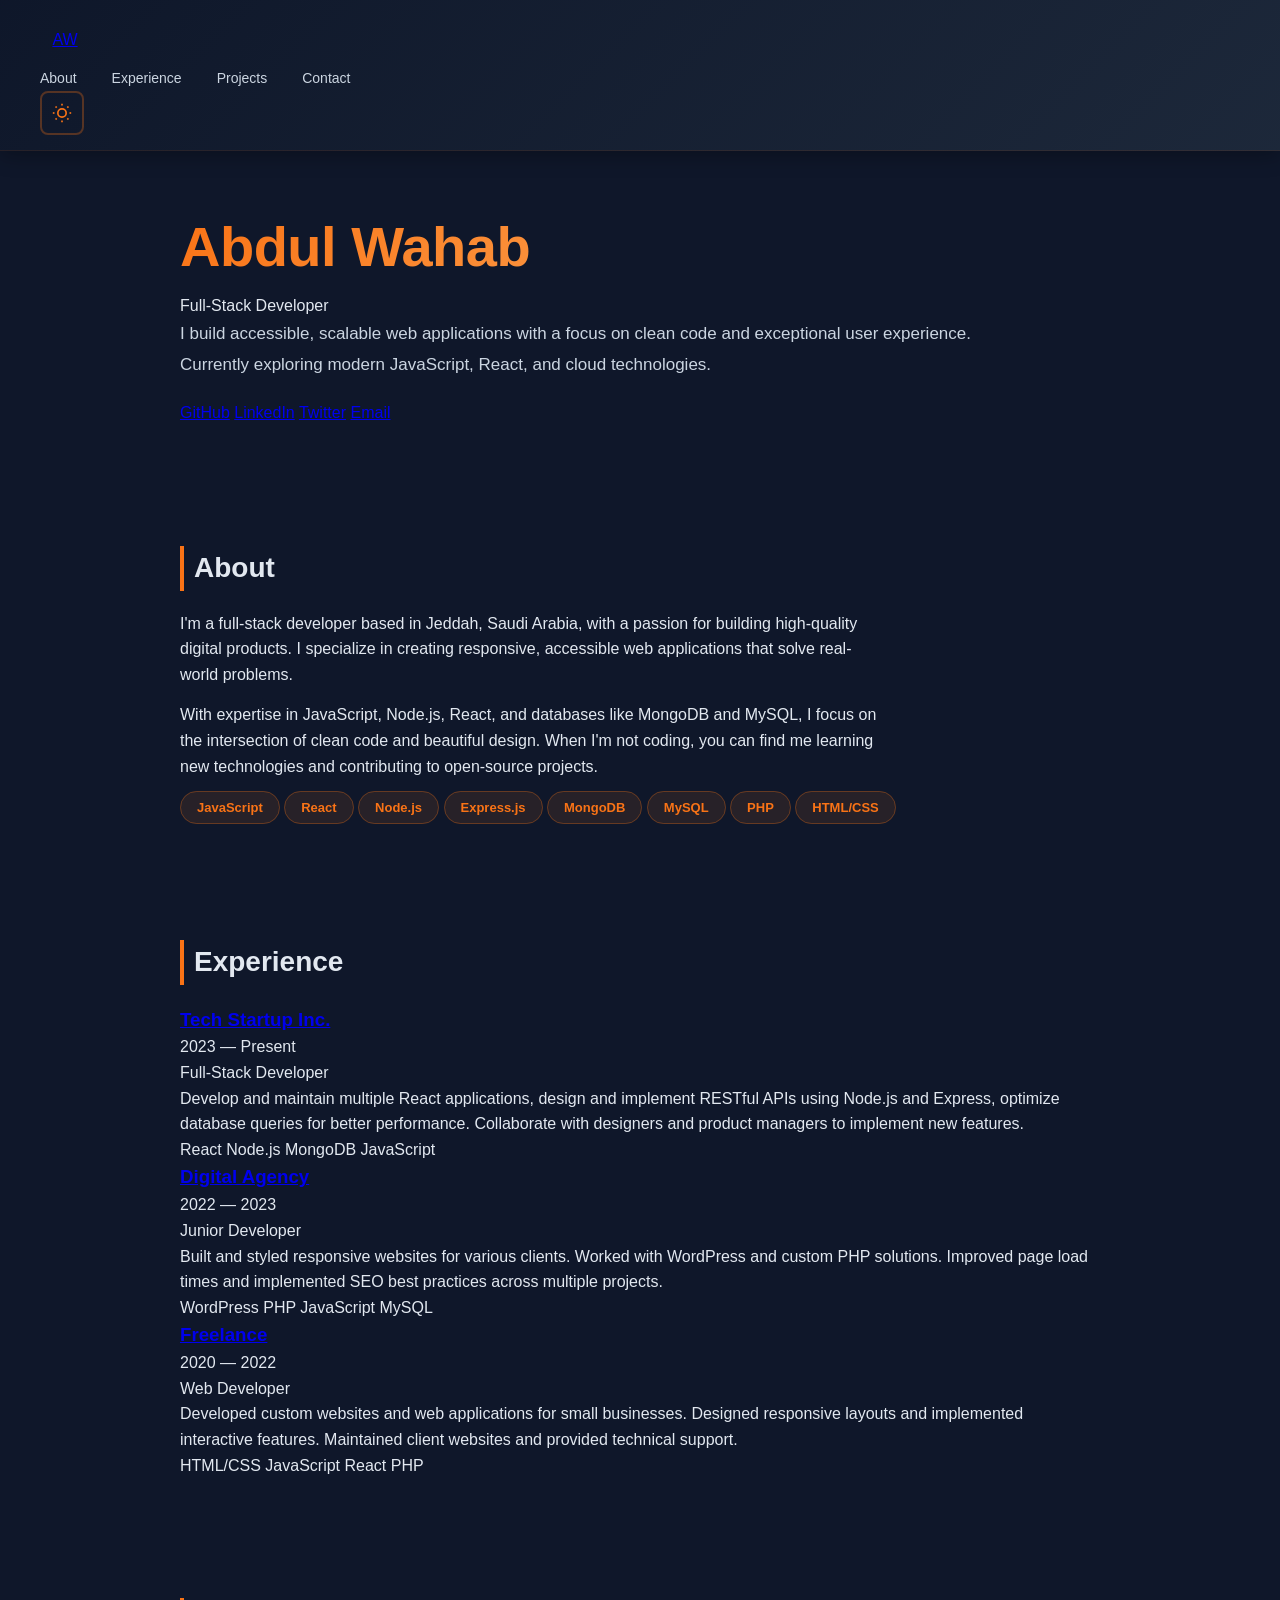
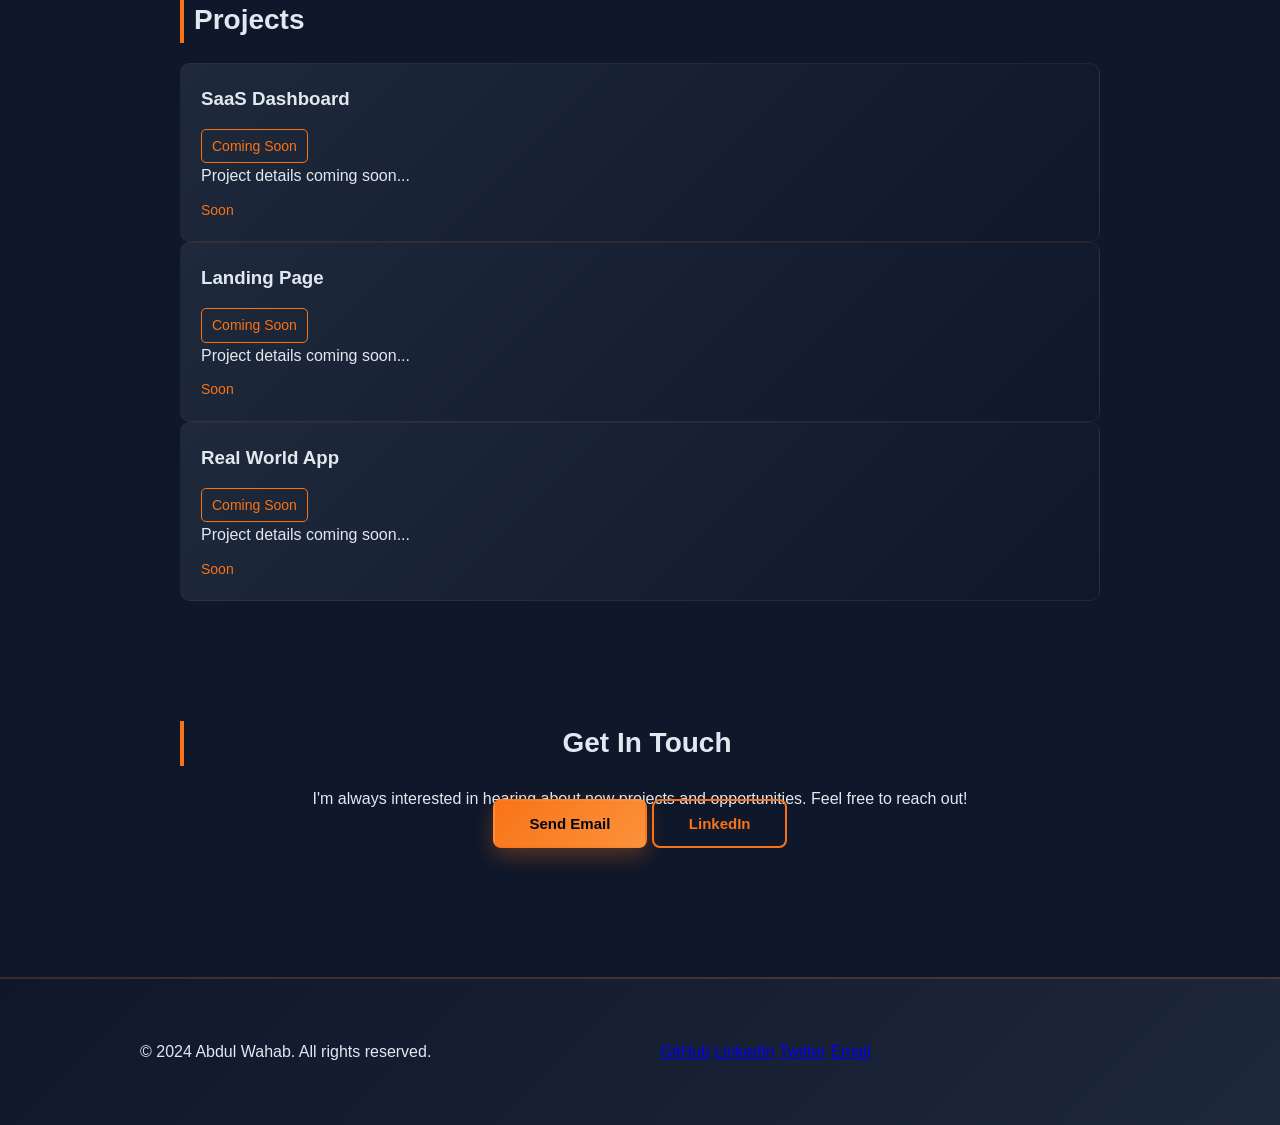
==== commit 78721ac1: "Update index.html" ====
--- a/index.html
+++ b/index.html
@@ -4,274 +4,233 @@
 <head>
     <meta charset="UTF-8">
     <meta name="viewport" content="width=device-width, initial-scale=1.0">
-    <title>Abdul Wahab | Portfolio</title>
+    <title>Abdul Wahab | Full-Stack Developer</title>
     <link rel="stylesheet" href="style.css">
-
+    <link href="https://fonts.googleapis.com/css2?family=Inter:wght@400;500;600;700&display=swap" rel="stylesheet">
 </head>
 
 <body>
-    <nav>
-        <div class="nav-brand">
-            <div class="logo">
-                <svg width="40" height="40" viewBox="0 0 40 40" fill="none" xmlns="http://www.w3.org/2000/svg">
-                    <defs>
-                        <linearGradient id="logoGradient" x1="0%" y1="0%" x2="100%" y2="100%">
-                            <stop offset="0%" style="stop-color:#f97316;stop-opacity:1" />
-                            <stop offset="100%" style="stop-color:#fb923c;stop-opacity:1" />
-                        </linearGradient>
-                        <filter id="glow">
-                            <feGaussianBlur stdDeviation="2" result="coloredBlur"/>
-                            <feMerge>
-                                <feMergeNode in="coloredBlur"/>
-                                <feMergeNode in="SourceGraphic"/>
-                            </feMerge>
-                        </filter>
-                    </defs>
-                    
-                    <!-- Outer ring -->
-                    <circle cx="20" cy="20" r="18" stroke="url(#logoGradient)" stroke-width="1.5" fill="none" opacity="0.4"/>
-                    
-                    <!-- Inner circle background -->
-                    <circle cx="20" cy="20" r="16" fill="#0f172a" opacity="0.8"/>
-                    
-                    <!-- Code bracket design -->
-                    <path d="M 12 10 L 10 12 L 16 20 L 10 28 L 12 30 L 20 22 Z" fill="url(#logoGradient)" filter="url(#glow)"/>
-                    <path d="M 28 10 L 30 12 L 24 20 L 30 28 L 28 30 L 20 22 Z" fill="url(#logoGradient)" filter="url(#glow)"/>
-                    
-                    <!-- Center dot -->
-                    <circle cx="20" cy="20" r="2.5" fill="url(#logoGradient)" filter="url(#glow)"/>
-                </svg>
-            </div>
-            <div>
-                <h1>Abdul Wahab</h1>
-            </div>
-        </div>
-        <ul class="nav-menu">
-            <li><a href="#hero" class="nav-link">Home</a></li>
-            <li><a href="#about" class="nav-link">About</a></li>
-            <li><a href="#projects" class="nav-link">Projects</a></li>
-            <li><a href="contact.html" class="nav-link">Contact</a></li>
-        </ul>
-        <a href="contact.html" class="nav-cta">Let's Talk</a>
-        <button class="theme-toggle" id="themeToggle" title="Toggle dark/light mode">
-            <svg class="sun-icon" width="20" height="20" viewBox="0 0 24 24" fill="none" stroke="currentColor" stroke-width="2">
-                <circle cx="12" cy="12" r="5"></circle>
-                <line x1="12" y1="1" x2="12" y2="3"></line>
-                <line x1="12" y1="21" x2="12" y2="23"></line>
-                <line x1="4.22" y1="4.22" x2="5.64" y2="5.64"></line>
-                <line x1="18.36" y1="18.36" x2="19.78" y2="19.78"></line>
-                <line x1="1" y1="12" x2="3" y2="12"></line>
-                <line x1="21" y1="12" x2="23" y2="12"></line>
-                <line x1="4.22" y1="19.78" x2="5.64" y2="18.36"></line>
-                <line x1="18.36" y1="5.64" x2="19.78" y2="4.22"></line>
-            </svg>
-            <svg class="moon-icon" width="20" height="20" viewBox="0 0 24 24" fill="none" stroke="currentColor" stroke-width="2">
-                <path d="M21 12.79A9 9 0 1 1 11.21 3 7 7 0 0 0 21 12.79z"></path>
-            </svg>
-        </button>
-    </nav>
-
-    <section id="hero">
-        <div class="hero-content">
-            <p class="hero-greeting">👋 Welcome to my portfolio</p>
-            <h1 class="hero-title">I'm Abdul Wahab</h1>
-            <p class="hero-designation">Full-Stack Developer</p>
-            <p class="hero-description">
-                I craft beautiful, scalable web applications that solve real problems. 
-                Specializing in modern JavaScript, Node.js, PHP, and MongoDB.
+    <!-- Navigation -->
+    <header class="header">
+        <nav class="navbar">
+            <div class="nav-wrapper">
+                <a href="#home" class="logo">AW</a>
+                <ul class="nav-menu">
+                    <li><a href="#about" class="nav-link">About</a></li>
+                    <li><a href="#experience" class="nav-link">Experience</a></li>
+                    <li><a href="#projects" class="nav-link">Projects</a></li>
+                    <li><a href="#contact" class="nav-link">Contact</a></li>
+                </ul>
+                <button class="theme-toggle" id="themeToggle" title="Toggle dark/light mode">
+                    <svg class="sun-icon" width="20" height="20" viewBox="0 0 24 24" fill="none" stroke="currentColor" stroke-width="2">
+                        <circle cx="12" cy="12" r="5"></circle>
+                        <line x1="12" y1="1" x2="12" y2="3"></line>
+                        <line x1="12" y1="21" x2="12" y2="23"></line>
+                        <line x1="4.22" y1="4.22" x2="5.64" y2="5.64"></line>
+                        <line x1="18.36" y1="18.36" x2="19.78" y2="19.78"></line>
+                        <line x1="1" y1="12" x2="3" y2="12"></line>
+                        <line x1="21" y1="12" x2="23" y2="12"></line>
+                        <line x1="4.22" y1="19.78" x2="5.64" y2="18.36"></line>
+                        <line x1="18.36" y1="5.64" x2="19.78" y2="4.22"></line>
+                    </svg>
+                    <svg class="moon-icon" width="20" height="20" viewBox="0 0 24 24" fill="none" stroke="currentColor" stroke-width="2">
+                        <path d="M21 12.79A9 9 0 1 1 11.21 3 7 7 0 0 0 21 12.79z"></path>
+                    </svg>
+                </button>
+            </div>
+        </nav>
+    </header>
+
+    <!-- Main Container -->
+    <main class="container">
+        <!-- Hero Section -->
+        <section id="home" class="hero">
+            <div class="hero-content">
+                <h1 class="hero-title">Abdul Wahab</h1>
+                <p class="hero-subtitle">Full-Stack Developer</p>
+                <p class="hero-description">
+                    I build accessible, scalable web applications with a focus on clean code and exceptional user experience. 
+                    Currently exploring modern JavaScript, React, and cloud technologies.
+                </p>
+                <div class="hero-links">
+                    <a href="https://github.com" class="social-link" target="_blank">GitHub</a>
+                    <a href="https://linkedin.com" class="social-link" target="_blank">LinkedIn</a>
+                    <a href="https://twitter.com" class="social-link" target="_blank">Twitter</a>
+                    <a href="mailto:contact@example.com" class="social-link">Email</a>
+                </div>
+            </div>
+        </section>
+
+        <!-- About Section -->
+        <section id="about" class="section about">
+            <h2 class="section-title">About</h2>
+            <div class="about-content">
+                <p>
+                    I'm a full-stack developer based in Jeddah, Saudi Arabia, with a passion for building high-quality digital products. 
+                    I specialize in creating responsive, accessible web applications that solve real-world problems.
+                </p>
+                <p>
+                    With expertise in JavaScript, Node.js, React, and databases like MongoDB and MySQL, I focus on the intersection 
+                    of clean code and beautiful design. When I'm not coding, you can find me learning new technologies and contributing to open-source projects.
+                </p>
+                <div class="tech-stack">
+                    <span class="tech-badge">JavaScript</span>
+                    <span class="tech-badge">React</span>
+                    <span class="tech-badge">Node.js</span>
+                    <span class="tech-badge">Express.js</span>
+                    <span class="tech-badge">MongoDB</span>
+                    <span class="tech-badge">MySQL</span>
+                    <span class="tech-badge">PHP</span>
+                    <span class="tech-badge">HTML/CSS</span>
+                </div>
+            </div>
+        </section>
+
+        <!-- Experience Section -->
+        <section id="experience" class="section experience">
+            <h2 class="section-title">Experience</h2>
+            <div class="experience-list">
+                <div class="experience-item">
+                    <div class="experience-header">
+                        <h3 class="company">
+                            <a href="#" target="_blank" class="company-link">Tech Startup Inc.</a>
+                        </h3>
+                        <span class="period">2023 — Present</span>
+                    </div>
+                    <p class="position">Full-Stack Developer</p>
+                    <p class="description">
+                        Develop and maintain multiple React applications, design and implement RESTful APIs using Node.js and Express, 
+                        optimize database queries for better performance. Collaborate with designers and product managers to implement new features.
+                    </p>
+                    <div class="tech-used">
+                        <span class="tag">React</span>
+                        <span class="tag">Node.js</span>
+                        <span class="tag">MongoDB</span>
+                        <span class="tag">JavaScript</span>
+                    </div>
+                </div>
+
+                <div class="experience-item">
+                    <div class="experience-header">
+                        <h3 class="company">
+                            <a href="#" target="_blank" class="company-link">Digital Agency</a>
+                        </h3>
+                        <span class="period">2022 — 2023</span>
+                    </div>
+                    <p class="position">Junior Developer</p>
+                    <p class="description">
+                        Built and styled responsive websites for various clients. Worked with WordPress and custom PHP solutions. 
+                        Improved page load times and implemented SEO best practices across multiple projects.
+                    </p>
+                    <div class="tech-used">
+                        <span class="tag">WordPress</span>
+                        <span class="tag">PHP</span>
+                        <span class="tag">JavaScript</span>
+                        <span class="tag">MySQL</span>
+                    </div>
+                </div>
+
+                <div class="experience-item">
+                    <div class="experience-header">
+                        <h3 class="company">
+                            <a href="#" target="_blank" class="company-link">Freelance</a>
+                        </h3>
+                        <span class="period">2020 — 2022</span>
+                    </div>
+                    <p class="position">Web Developer</p>
+                    <p class="description">
+                        Developed custom websites and web applications for small businesses. Designed responsive layouts and implemented 
+                        interactive features. Maintained client websites and provided technical support.
+                    </p>
+                    <div class="tech-used">
+                        <span class="tag">HTML/CSS</span>
+                        <span class="tag">JavaScript</span>
+                        <span class="tag">React</span>
+                        <span class="tag">PHP</span>
+                    </div>
+                </div>
+            </div>
+        </section>
+
+        <!-- Projects Section -->
+        <section id="projects" class="section projects">
+            <h2 class="section-title">Projects</h2>
+            <div class="projects-list">
+                <article class="project-card">
+                    <div class="project-header">
+                        <h3 class="project-title">SaaS Dashboard</h3>
+                        <div class="project-links">
+                            <a href="#" target="_blank" class="project-link">Coming Soon</a>
+                        </div>
+                    </div>
+                    <p class="project-description">
+                        Project details coming soon...
+                    </p>
+                    <div class="project-tech">
+                        <span class="tech-tag">Soon</span>
+                    </div>
+                </article>
+
+                <article class="project-card">
+                    <div class="project-header">
+                        <h3 class="project-title">Landing Page</h3>
+                        <div class="project-links">
+                            <a href="#" target="_blank" class="project-link">Coming Soon</a>
+                        </div>
+                    </div>
+                    <p class="project-description">
+                        Project details coming soon...
+                    </p>
+                    <div class="project-tech">
+                        <span class="tech-tag">Soon</span>
+                    </div>
+                </article>
+
+                <article class="project-card">
+                    <div class="project-header">
+                        <h3 class="project-title">Real World App</h3>
+                        <div class="project-links">
+                            <a href="#" target="_blank" class="project-link">Coming Soon</a>
+                        </div>
+                    </div>
+                    <p class="project-description">
+                        Project details coming soon...
+                    </p>
+                    <div class="project-tech">
+                        <span class="tech-tag">Soon</span>
+                    </div>
+                </article>
+            </div>
+        </section>
+
+        <!-- Contact Section -->
+        <section id="contact" class="section contact">
+            <h2 class="section-title">Get In Touch</h2>
+            <p class="contact-description">
+                I'm always interested in hearing about new projects and opportunities. Feel free to reach out!
             </p>
-            <p class="hero-location">📍 Based in Jeddah, Saudi Arabia</p>
-
-            <div class="hero-tech-stack">
-                <span class="tech-badge">JavaScript</span>
-                <span class="tech-badge">Node.js</span>
-                <span class="tech-badge">React</span>
-                <span class="tech-badge">PHP</span>
-                <span class="tech-badge">MongoDB</span>
-                <span class="tech-badge">MySQL</span>
-            </div>
-
-            <div class="hero-buttons">
-                <a href="#projects" class="btn btn-primary">View My Work</a>
-                <a href="contact.html" class="btn btn-secondary">Get In Touch</a>
-                <a href="resume.pdf" download class="btn btn-secondary">📥 Download CV</a>
-            </div>
-        </div>
-
-        <div class="scroll-indicator">
-            <span>Scroll to explore</span>
-            <div class="scroll-arrow">
-                <svg width="24" height="24" viewBox="0 0 24 24" fill="none" stroke="currentColor" stroke-width="2">
-                    <polyline points="6 9 12 15 18 9"></polyline>
-                </svg>
-            </div>
-        </div>
-    </section>
-
-    <section id="about">
-  <h2>About Me</h2>
-  <p>
-    I'm a Full-Stack Web Developer based in Jeddah, Saudi Arabia.
-    I specialize in building responsive and scalable web applications
-    using modern technologies like JavaScript, Node.js, PHP, and MongoDB, MySQL.
-  </p>
-
-  <p>
-    I enjoy solving problems, building clean user interfaces, and
-    creating efficient backend systems.
-  </p>
-
-  <div class="skills">
-
-  <div class="skill-box">
-    <h4>Frontend</h4>
-    <p>HTML, CSS, JavaScript, React</p>
-    <div class="skill-item">
-      <div class="skill-name">JavaScript</div>
-      <div class="skill-bar">
-        <div class="skill-progress" style="width: 90%;"></div>
-      </div>
-      <span class="skill-percentage">90%</span>
-    </div>
-    <div class="skill-item">
-      <div class="skill-name">React</div>
-      <div class="skill-bar">
-        <div class="skill-progress" style="width: 80%;"></div>
-      </div>
-      <span class="skill-percentage">80%</span>
-    </div>
-  </div>
-
-  <div class="skill-box">
-    <h4>Backend</h4>
-    <p>Node.js, PHP, Express</p>
-    <div class="skill-item">
-      <div class="skill-name">Node.js</div>
-      <div class="skill-bar">
-        <div class="skill-progress" style="width: 85%;"></div>
-      </div>
-      <span class="skill-percentage">85%</span>
-    </div>
-    <div class="skill-item">
-      <div class="skill-name">PHP</div>
-      <div class="skill-bar">
-        <div class="skill-progress" style="width: 80%;"></div>
-      </div>
-      <span class="skill-percentage">80%</span>
-    </div>
-  </div>
-
-  <div class="skill-box">
-    <h4>Database</h4>
-    <p>MongoDB, MySQL, Firebase</p>
-    <div class="skill-item">
-      <div class="skill-name">MongoDB</div>
-      <div class="skill-bar">
-        <div class="skill-progress" style="width: 85%;"></div>
-      </div>
-      <span class="skill-percentage">85%</span>
-    </div>
-    <div class="skill-item">
-      <div class="skill-name">MySQL</div>
-      <div class="skill-bar">
-        <div class="skill-progress" style="width: 80%;"></div>
-      </div>
-      <span class="skill-percentage">80%</span>
-    </div>
-  </div>
-
-</div>
-
-  <div class="personality-section">
-    <h3 class="personality-title">A Bit About Me</h3>
-    <div class="interests-container">
-      <div class="interest-badge">
-        <span class="interest-emoji">⚡</span>
-        <span>Always leveling up</span>
-      </div>
-      <div class="interest-badge">
-        <span class="interest-emoji">🎮</span>
-        <span>Anime & Gaming</span>
-      </div>
-      <div class="interest-badge">
-        <span class="interest-emoji">💡</span>
-        <span>Problem Solving</span>
-      </div>
-      <div class="interest-badge">
-        <span class="interest-emoji">🚀</span>
-        <span>Ambitious Projects</span>
-      </div>
-    </div>
-  </div>
-</section>
-
-<section id="projects">
-  <h2>Projects</h2>
-
-  <div class="projects-container">
-
-  <div class="project-card">
-  <h3>Task Manager App</h3>
-  <p>A full-stack application with user authentication and database integration.</p>
-  <span>Node.js • MongoDB, MySQL • JavaScript</span>
-
-  <div class="project-links">
-    <a href="#">Live Demo</a>
-    <a href="#">GitHub</a>
-  </div>
-</div>
-
-    <div class="project-card">
-      <h3>Business Website</h3>
-      <p>A responsive website designed for a company with modern UI.</p>
-      <span>HTML • CSS • JavaScript</span>
-    </div>
-
-    <div class="project-card">
-      <h3>PHP Blog System</h3>
-      <p>A blog platform with admin dashboard and CRUD functionality.</p>
-      <span>PHP • MySQL</span>
-    </div>
-
-  </div>
-</section>
-
-    <!-- Scroll to Top Button -->
-    <button id="scrollToTop" class="scroll-to-top" title="Back to top">
-        <svg width="24" height="24" viewBox="0 0 24 24" fill="none" stroke="currentColor" stroke-width="2">
-            <polyline points="18 15 12 9 6 15"></polyline>
-        </svg>
-    </button>
+            <div class="contact-links">
+                <a href="mailto:contact@example.com" class="btn btn-primary">Send Email</a>
+                <a href="https://linkedin.com" target="_blank" class="btn btn-secondary">LinkedIn</a>
+            </div>
+        </section>
+    </main>
 
     <!-- Footer -->
-    <footer id="footer">
+    <footer class="footer">
         <div class="footer-content">
-            <div class="footer-section">
-                <h3>Abdul Wahab</h3>
-                <p>Full-Stack Developer | Web Enthusiast</p>
-            </div>
-            <div class="footer-section">
-                <h4>Quick Links</h4>
-                <ul>
-                    <li><a href="#hero">Home</a></li>
-                    <li><a href="#about">About</a></li>
-                    <li><a href="#projects">Projects</a></li>
-                    <li><a href="contact.html">Contact</a></li>
-                </ul>
-            </div>
-            <div class="footer-section">
-                <h4>Connect</h4>
-                <div class="footer-social">
-                    <a href="https://github.com/abduljamali58-lang" target="_blank" title="GitHub">GitHub</a>
-                    <a href="mailto:abdul.jamali58@gmail.com" title="Email">Email</a>
-                </div>
-            </div>
-        </div>
-        <div class="footer-bottom">
-            <p>&copy; 2026 Abdul Wahab. All rights reserved.</p>
+            <p>&copy; 2024 Abdul Wahab. All rights reserved.</p>
+            <div class="footer-links">
+                <a href="https://github.com" target="_blank">GitHub</a>
+                <a href="https://linkedin.com" target="_blank">LinkedIn</a>
+                <a href="https://twitter.com" target="_blank">Twitter</a>
+                <a href="mailto:contact@example.com">Email</a>
+            </div>
         </div>
     </footer>
 
     <script src="script.js"></script>
-
 </body>
+
+</html>
+
--- a/style.css
+++ b/style.css
@@ -454,9 +454,11 @@
   transform: translateX(-50%);
   display: flex;
   flex-direction: column;
+  justify-content: center;
   align-items: center;
   gap: 10px;
   animation: fadeInUp 0.8s ease 1.4s both;
+  width: fit-content;
 }
 
 .scroll-indicator span {
@@ -1149,6 +1151,39 @@
   color: #f87171;
 }
 
+/* Light mode: GitHub button - dark gray */
+body.light-mode .social-btn.github {
+  background-color: #1f2937;
+  border-color: rgba(31, 41, 55, 0.5);
+  color: #f3f4f6;
+}
+
+body.light-mode .social-btn.github:hover {
+  background-color: #111827;
+  border-color: #1f2937;
+  color: #f3f4f6;
+  box-shadow: 0 6px 15px rgba(0, 0, 0, 0.2);
+}
+
+/* Light mode: LinkedIn button - blue */
+body.light-mode .social-btn.linkedin {
+  background-color: #0077b5;
+  border-color: rgba(0, 119, 181, 0.5);
+  color: #ffffff;
+  opacity: 1;
+}
+
+body.light-mode .social-btn.linkedin:hover {
+  background-color: #005a87;
+  border-color: #0077b5;
+  color: #ffffff;
+  box-shadow: 0 6px 15px rgba(0, 119, 181, 0.3);
+}
+
+body.light-mode .social-btn.linkedin span::after {
+  color: #fca5a5;
+}
+
 #contact {
   text-align: center;
 }
@@ -1168,3 +1203,268 @@
     justify-content: center;
   }
 }
+
+/* Skill Progress Bars */
+.skill-item {
+  margin-top: 15px;
+  margin-bottom: 12px;
+}
+
+.skill-name {
+  display: flex;
+  justify-content: space-between;
+  align-items: center;
+  margin-bottom: 6px;
+  font-size: 13px;
+  font-weight: 600;
+  color: #cbd5e1;
+}
+
+.skill-bar {
+  width: 100%;
+  height: 8px;
+  background-color: rgba(249, 115, 22, 0.1);
+  border-radius: 4px;
+  overflow: hidden;
+  border: 1px solid rgba(249, 115, 22, 0.2);
+}
+
+.skill-progress {
+  height: 100%;
+  background: linear-gradient(90deg, #f97316, #fb923c);
+  border-radius: 4px;
+  transition: width 0.6s ease-out;
+  box-shadow: 0 0 10px rgba(249, 115, 22, 0.4);
+}
+
+.skill-percentage {
+  font-size: 12px;
+  color: #f97316;
+  font-weight: bold;
+  margin-left: 8px;
+}
+
+body.light-mode .skill-name {
+  color: #404040;
+}
+
+body.light-mode .skill-bar {
+  background-color: rgba(249, 115, 22, 0.1);
+  border-color: rgba(249, 115, 22, 0.25);
+}
+
+/* Scroll to Top Button */
+.scroll-to-top {
+  position: fixed;
+  bottom: 30px;
+  right: 30px;
+  width: 50px;
+  height: 50px;
+  background: linear-gradient(135deg, #f97316, #fb923c);
+  color: #fff;
+  border: none;
+  border-radius: 50%;
+  cursor: pointer;
+  display: none;
+  align-items: center;
+  justify-content: center;
+  box-shadow: 0 4px 15px rgba(249, 115, 22, 0.4);
+  z-index: 999;
+  transition: all 0.3s ease;
+}
+
+.scroll-to-top.show {
+  display: flex;
+  animation: slideUp 0.3s ease;
+}
+
+@keyframes slideUp {
+  from {
+    opacity: 0;
+    transform: translateY(20px);
+  }
+  to {
+    opacity: 1;
+    transform: translateY(0);
+  }
+}
+
+.scroll-to-top:hover {
+  transform: translateY(-5px);
+  box-shadow: 0 6px 20px rgba(249, 115, 22, 0.5);
+}
+
+/* Footer */
+footer {
+  background: linear-gradient(135deg, rgba(15, 23, 42, 0.95), rgba(30, 41, 59, 0.95));
+  color: #e2e8f0;
+  padding: 60px 40px 20px;
+  margin-top: 80px;
+  border-top: 2px solid rgba(249, 115, 22, 0.2);
+  transition: background 0.3s ease;
+}
+
+body.light-mode footer {
+  background: linear-gradient(135deg, rgba(250, 248, 246, 0.95), rgba(237, 232, 227, 0.95));
+  color: #1a1a1a;
+  border-top-color: rgba(249, 115, 22, 0.15);
+}
+
+.footer-content {
+  max-width: 1000px;
+  margin: 0 auto;
+  display: grid;
+  grid-template-columns: repeat(auto-fit, minmax(250px, 1fr));
+  gap: 40px;
+  margin-bottom: 40px;
+}
+
+.footer-section h3 {
+  color: #f97316;
+  margin-bottom: 15px;
+  font-size: 20px;
+}
+
+.footer-section h4 {
+  color: #f97316;
+  margin-bottom: 12px;
+  font-size: 16px;
+}
+
+body.light-mode .footer-section h3,
+body.light-mode .footer-section h4 {
+  color: #d97706;
+}
+
+.footer-section p {
+  color: #cbd5e1;
+  font-size: 14px;
+  line-height: 1.6;
+}
+
+body.light-mode .footer-section p {
+  color: #404040;
+}
+
+.footer-section ul {
+  list-style: none;
+  display: flex;
+  flex-direction: column;
+  gap: 10px;
+}
+
+.footer-section a {
+  color: #cbd5e1;
+  text-decoration: none;
+  font-size: 14px;
+  transition: all 0.3s ease;
+}
+
+.footer-section a:hover {
+  color: #f97316;
+  padding-left: 5px;
+}
+
+body.light-mode .footer-section a {
+  color: #404040;
+}
+
+body.light-mode .footer-section a:hover {
+  color: #d97706;
+}
+
+.footer-social {
+  display: flex;
+  gap: 15px;
+  flex-wrap: wrap;
+}
+
+.footer-social a {
+  display: inline-block;
+  padding: 8px 15px;
+  border: 2px solid rgba(249, 115, 22, 0.3);
+  border-radius: 6px;
+  transition: all 0.3s ease;
+  color: #f97316;
+}
+
+.footer-social a:hover {
+  background-color: #f97316;
+  color: #020617;
+  border-color: #f97316;
+  padding-left: 15px;
+}
+
+body.light-mode .footer-social a {
+  border-color: rgba(217, 119, 6, 0.4);
+  color: #d97706;
+}
+
+body.light-mode .footer-social a:hover {
+  background-color: #d97706;
+  color: #ffffff;
+  border-color: #d97706;
+}
+
+.footer-bottom {
+  text-align: center;
+  padding-top: 20px;
+  border-top: 1px solid rgba(249, 115, 22, 0.1);
+  color: #94a3b8;
+  font-size: 13px;
+}
+
+body.light-mode .footer-bottom {
+  border-top-color: rgba(217, 119, 6, 0.1);
+  color: #64748b;
+}
+
+/* Download CV Button */
+.btn-secondary {
+  background-color: transparent;
+  color: #f97316;
+  border: 2px solid #f97316;
+}
+
+.btn-secondary:nth-of-type(3) {
+  border-color: rgba(249, 115, 22, 0.6);
+  color: rgba(249, 115, 22, 0.9);
+}
+
+.btn-secondary:nth-of-type(3):hover {
+  background-color: #f97316;
+  color: #020617;
+  border-color: #f97316;
+}
+
+/* Mobile Responsive */
+@media (max-width: 768px) {
+  .scroll-to-top {
+    bottom: 20px;
+    right: 20px;
+    width: 45px;
+    height: 45px;
+  }
+
+  footer {
+    padding: 40px 20px 20px;
+  }
+
+  .footer-content {
+    grid-template-columns: 1fr;
+    gap: 30px;
+    text-align: center;
+  }
+
+  .footer-section a:hover {
+    padding-left: 0;
+  }
+
+  .footer-social {
+    justify-content: center;
+  }
+}
+
+
+
+
